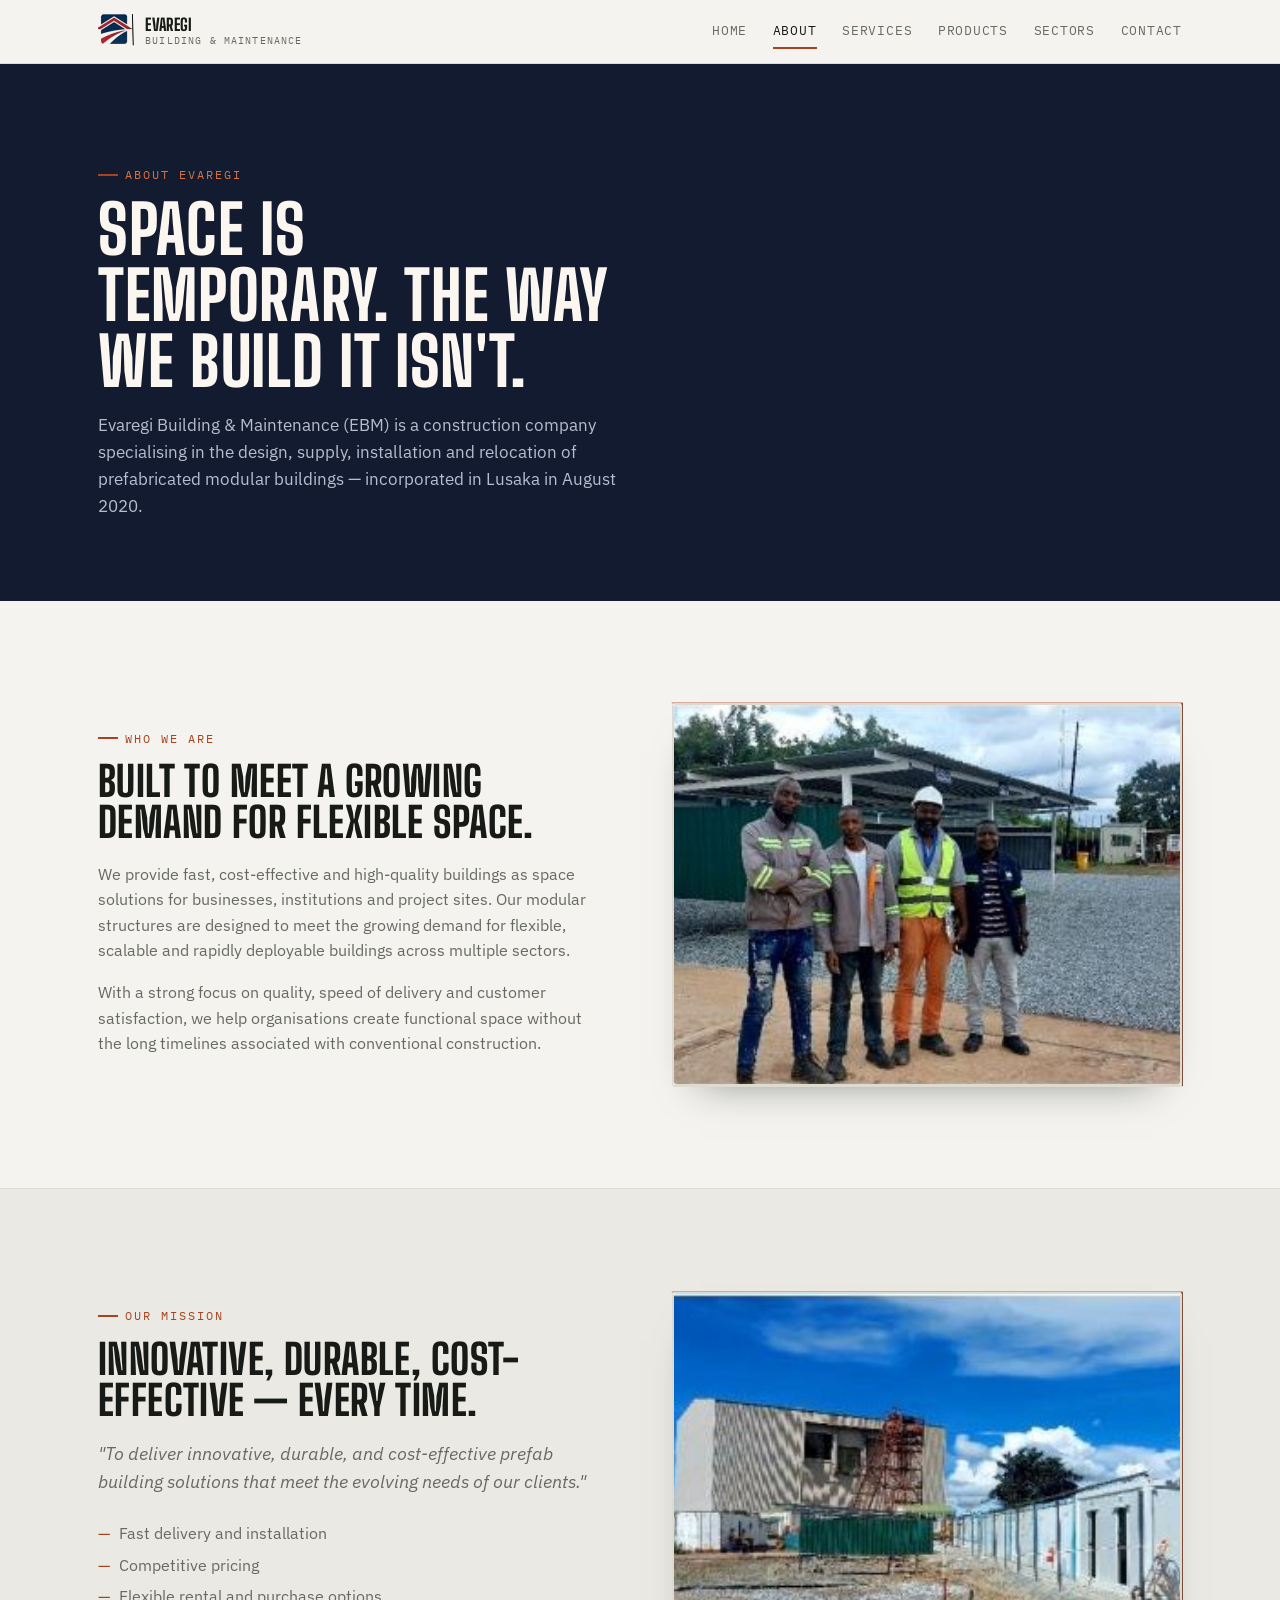
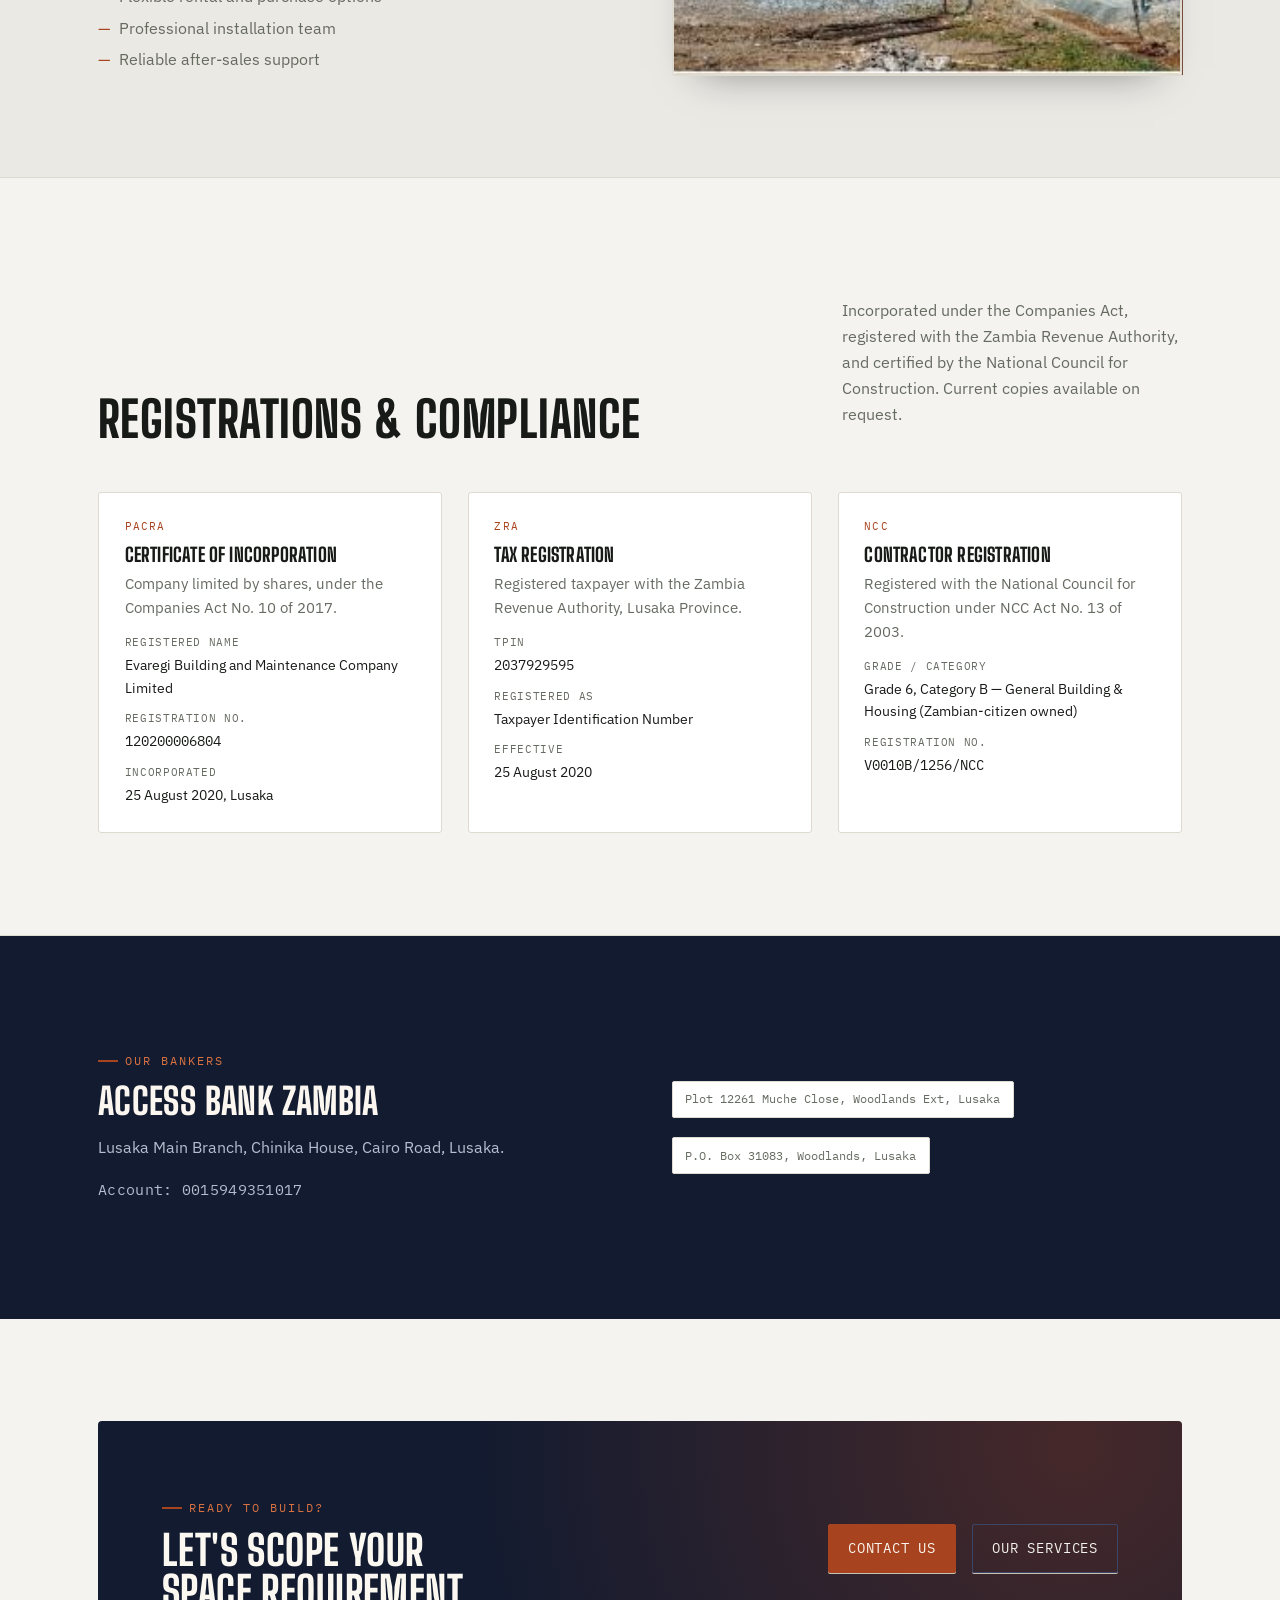
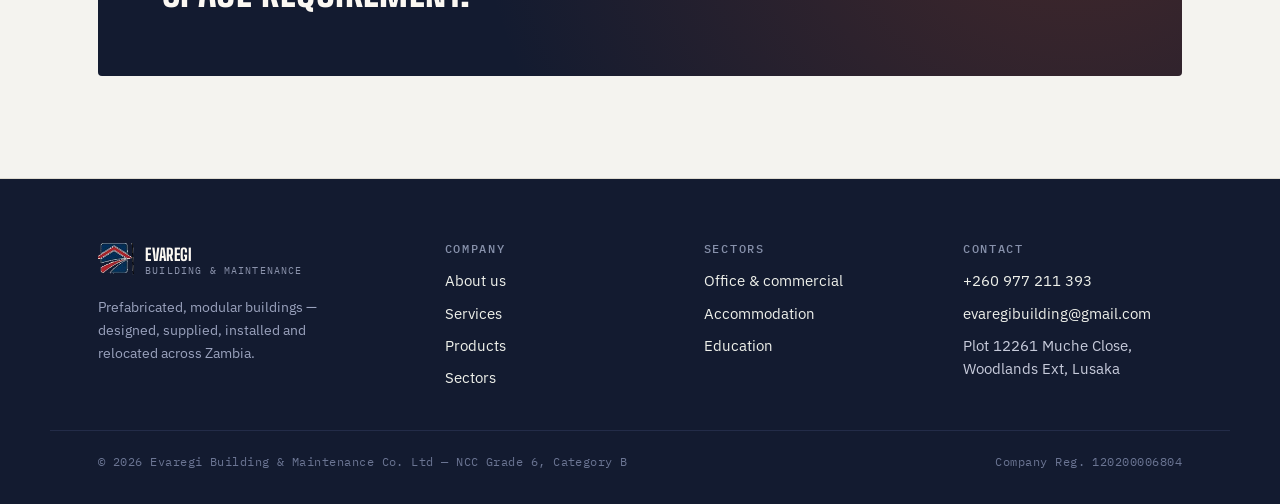
==== about.html @ 70c78bb2 "Add multi-page static site for Evaregi Building & Maintenance Six pages (home, about, services, prod" ====
<!doctype html>
<html lang="en">
<head>
<meta charset="utf-8">
<meta name="viewport" content="width=device-width, initial-scale=1">
<title>About Us — Evaregi Building &amp; Maintenance Co. Ltd</title>
<meta name="description" content="Evaregi Building & Maintenance Co. Ltd — who we are, our mission, and our legal, tax and NCC contractor registrations in Zambia.">
<link rel="icon" href="assets/img/logo-mark.png">
<link rel="stylesheet" href="assets/css/style.css">
</head>
<body>

<header class="site-header">
  <div class="wrap">
    <a href="index.html" class="brand">
      <img src="assets/img/logo-mark.png" alt="Evaregi Building &amp; Maintenance logo" width="36" height="36">
      <span class="brand-word">Evaregi<small>Building &amp; Maintenance</small></span>
    </a>
    <nav class="nav" data-nav>
      <a href="index.html">Home</a>
      <a href="about.html" aria-current="page">About</a>
      <a href="services.html">Services</a>
      <a href="products.html">Products</a>
      <a href="sectors.html">Sectors</a>
      <a href="contact.html">Contact</a>
    </nav>
    <button class="nav-toggle" data-nav-toggle aria-label="Toggle menu" aria-expanded="false">
      <svg width="18" height="14" viewBox="0 0 18 14" fill="none"><path d="M0 1H18M0 7H18M0 13H18" stroke="currentColor" stroke-width="2"/></svg>
    </button>
  </div>
</header>

<section class="section section--navy" style="padding-block: clamp(3rem,7vw,5.5rem) clamp(2.5rem,6vw,4rem);">
  <div class="wrap">
    <p class="eyebrow" style="color:var(--rust-400);">About Evaregi</p>
    <h1 style="font-size:clamp(2.4rem,5.6vw,4.2rem); margin-top:0.6rem; max-width:16ch;">Space is temporary. The way we build it isn't.</h1>
    <p class="lede" style="margin-top:1.1rem; max-width:52ch; font-size:1.05rem;">Evaregi Building &amp; Maintenance (EBM) is a construction company specialising in the design, supply, installation and relocation of prefabricated modular buildings — incorporated in Lusaka in August 2020.</p>
  </div>
</section>

<section class="section">
  <div class="wrap">
    <div class="split">
      <div class="reveal">
        <p class="eyebrow">Who we are</p>
        <h2 style="font-size:clamp(1.9rem,4vw,2.6rem); margin-top:0.6rem;">Built to meet a growing demand for flexible space.</h2>
        <p style="margin-top:1.2rem; color:var(--text-soft);">We provide fast, cost-effective and high-quality buildings as space solutions for businesses, institutions and project sites. Our modular structures are designed to meet the growing demand for flexible, scalable and rapidly deployable buildings across multiple sectors.</p>
        <p style="margin-top:1rem; color:var(--text-soft);">With a strong focus on quality, speed of delivery and customer satisfaction, we help organisations create functional space without the long timelines associated with conventional construction.</p>
      </div>
      <div class="split-media reveal">
        <div class="stage">
          <div class="module">
            <div class="module-top"></div><div class="module-side"></div>
            <div class="module-face">
              <img src="assets/img/crew-photo.jpg" alt="The Evaregi installation team on site in Lusaka">
            </div>
          </div>
        </div>
      </div>
    </div>
  </div>
</section>

<section class="section section--sunken">
  <div class="wrap">
    <div class="split split--reverse">
      <div class="split-media reveal">
        <div class="stage">
          <div class="module">
            <div class="module-top"></div><div class="module-side"></div>
            <div class="module-face">
              <img src="assets/img/build-progress.jpg" alt="Modular building under construction alongside completed units">
            </div>
          </div>
        </div>
      </div>
      <div class="reveal">
        <p class="eyebrow">Our mission</p>
        <h2 style="font-size:clamp(1.9rem,4vw,2.6rem); margin-top:0.6rem;">Innovative, durable, cost-effective — every time.</h2>
        <p style="margin-top:1.2rem; color:var(--text-soft); font-size:1.1rem; font-style:italic;">"To deliver innovative, durable, and cost-effective prefab building solutions that meet the evolving needs of our clients."</p>
        <ul class="card-list" style="margin-top:1.6rem; font-size:0.98rem;">
          <li>Fast delivery and installation</li>
          <li>Competitive pricing</li>
          <li>Flexible rental and purchase options</li>
          <li>Professional installation team</li>
          <li>Reliable after-sales support</li>
        </ul>
      </div>
    </div>
  </div>
</section>

<section class="section">
  <div class="wrap">
    <div class="section-head">
      <h2>Registrations &amp; compliance</h2>
      <p class="lede">Incorporated under the Companies Act, registered with the Zambia Revenue Authority, and certified by the National Council for Construction. Current copies available on request.</p>
    </div>
    <div class="legal-grid">
      <div class="legal-card reveal">
        <span class="card-tag">PACRA</span>
        <h3 style="font-size:1.2rem; margin-top:0.4rem;">Certificate of Incorporation</h3>
        <p style="color:var(--text-soft); font-size:0.92rem; margin-top:0.5rem;">Company limited by shares, under the Companies Act No. 10 of 2017.</p>
        <dl>
          <dt>Registered name</dt><dd>Evaregi Building and Maintenance Company Limited</dd>
          <dt>Registration no.</dt><dd style="font-family:var(--font-mono);">120200006804</dd>
          <dt>Incorporated</dt><dd>25 August 2020, Lusaka</dd>
        </dl>
      </div>
      <div class="legal-card reveal">
        <span class="card-tag">ZRA</span>
        <h3 style="font-size:1.2rem; margin-top:0.4rem;">Tax registration</h3>
        <p style="color:var(--text-soft); font-size:0.92rem; margin-top:0.5rem;">Registered taxpayer with the Zambia Revenue Authority, Lusaka Province.</p>
        <dl>
          <dt>TPIN</dt><dd style="font-family:var(--font-mono);">2037929595</dd>
          <dt>Registered as</dt><dd>Taxpayer Identification Number</dd>
          <dt>Effective</dt><dd>25 August 2020</dd>
        </dl>
      </div>
      <div class="legal-card reveal">
        <span class="card-tag">NCC</span>
        <h3 style="font-size:1.2rem; margin-top:0.4rem;">Contractor registration</h3>
        <p style="color:var(--text-soft); font-size:0.92rem; margin-top:0.5rem;">Registered with the National Council for Construction under NCC Act No. 13 of 2003.</p>
        <dl>
          <dt>Grade / category</dt><dd>Grade 6, Category B — General Building &amp; Housing (Zambian-citizen owned)</dd>
          <dt>Registration no.</dt><dd style="font-family:var(--font-mono);">V0010B/1256/NCC</dd>
        </dl>
      </div>
    </div>
  </div>
</section>

<section class="section section--navy">
  <div class="wrap reveal">
    <div class="split">
      <div>
        <p class="eyebrow" style="color:var(--rust-400);">Our bankers</p>
        <h2 style="font-size:clamp(1.7rem,3.6vw,2.3rem); margin-top:0.6rem;">Access Bank Zambia</h2>
        <p style="margin-top:1rem;">Lusaka Main Branch, Chinika House, Cairo Road, Lusaka.</p>
        <p style="margin-top:0.6rem; font-family:var(--font-mono); font-size:0.95rem; letter-spacing:0.02em;">Account: 0015949351017</p>
      </div>
      <div class="badge-row" style="align-content:start;">
        <div class="badge">Plot 12261 Muche Close, Woodlands Ext, Lusaka</div>
        <div class="badge">P.O. Box 31083, Woodlands, Lusaka</div>
      </div>
    </div>
  </div>
</section>

<section class="section">
  <div class="wrap reveal">
    <div class="cta-banner">
      <div>
        <p class="eyebrow" style="color:var(--rust-400);">Ready to build?</p>
        <h2 style="margin-top:0.6rem;">Let's scope your space requirement.</h2>
      </div>
      <div style="display:flex; gap:1rem; flex-wrap:wrap;">
        <a class="btn" href="contact.html">Contact us</a>
        <a class="btn btn--ghost" style="color:#f4f2ec; border-color:#3a4568;" href="services.html">Our services</a>
      </div>
    </div>
  </div>
</section>

<footer class="site-footer">
  <div class="wrap footer-grid">
    <div>
      <a href="index.html" class="brand" style="margin-bottom:1rem;">
        <img src="assets/img/logo-mark.png" alt="" width="32" height="32">
        <span class="brand-word" style="color:#fbf8f2;">Evaregi<small style="color:#8b93ac;">Building &amp; Maintenance</small></span>
      </a>
      <p style="max-width:32ch;color:#9aa2bd;font-size:0.9rem;">Prefabricated, modular buildings — designed, supplied, installed and relocated across Zambia.</p>
    </div>
    <div>
      <h4>Company</h4>
      <ul>
        <li><a href="about.html">About us</a></li>
        <li><a href="services.html">Services</a></li>
        <li><a href="products.html">Products</a></li>
        <li><a href="sectors.html">Sectors</a></li>
      </ul>
    </div>
    <div>
      <h4>Sectors</h4>
      <ul>
        <li><a href="sectors.html#office">Office &amp; commercial</a></li>
        <li><a href="sectors.html#accommodation">Accommodation</a></li>
        <li><a href="sectors.html#education">Education</a></li>
      </ul>
    </div>
    <div>
      <h4>Contact</h4>
      <ul>
        <li><a href="tel:+260977211393">+260 977 211 393</a></li>
        <li><a href="mailto:evaregibuilding@gmail.com">evaregibuilding@gmail.com</a></li>
        <li>Plot 12261 Muche Close,<br>Woodlands Ext, Lusaka</li>
      </ul>
    </div>
  </div>
  <div class="footer-bottom">
    <span>© <span data-year></span> Evaregi Building &amp; Maintenance Co. Ltd — NCC Grade 6, Category B</span>
    <span>Company Reg. 120200006804</span>
  </div>
</footer>

<script src="assets/js/main.js"></script>
</body>
</html>
---- assets/css/style.css ----
/* ==========================================================================
   Evaregi Building & Maintenance — design tokens & module-grid system
   ========================================================================== */

@import url('https://fonts.googleapis.com/css2?family=Big+Shoulders+Display:wght@600;700;800;900&family=IBM+Plex+Sans:wght@400;500;600;700&family=IBM+Plex+Mono:wght@400;500&display=swap');

:root{
  /* -- brand: logo navy + red, grounded by the laterite red earth on every
     site photo, trimmed with the sage panel-edge colour of the real units */
  --navy-950:#0d1220;
  --navy-900:#131b30;
  --navy-800:#1c2745;
  --navy-700:#2a3a63;
  --rust-600:#a8431f;
  --rust-500:#c05128;
  --rust-400:#d97240;
  --sage-500:#7c8a6e;
  --sage-400:#9aab86;

  --panel-0:#f4f3ef;
  --panel-50:#ebe9e3;
  --panel-100:#dedad0;
  --ink-900:#171a17;
  --ink-700:#3b3f3a;
  --ink-500:#666b62;

  /* semantic tokens — components read these, never the raw hues above */
  --bg:var(--panel-0);
  --bg-raised:#ffffff;
  --bg-sunken:var(--panel-50);
  --text:var(--ink-900);
  --text-soft:var(--ink-500);
  --text-on-accent:#fbf7f0;
  --accent:var(--rust-600);
  --accent-soft:#e9d9cd;
  --brand-navy:var(--navy-900);
  --line:var(--panel-100);
  --line-strong:#c7c1b3;
  --shadow-color:220 20% 10%;

  --face-top: color-mix(in srgb, var(--accent) 82%, white 18%);
  --face-side: color-mix(in srgb, var(--accent) 55%, black 45%);

  --font-display:'Big Shoulders Display', sans-serif;
  --font-body:'IBM Plex Sans', sans-serif;
  --font-mono:'IBM Plex Mono', monospace;

  --container: 1180px;
  --gutter: clamp(1.25rem, 4vw, 3rem);
}

@media (prefers-color-scheme: dark){
  :root{
    --bg:var(--navy-950);
    --bg-raised:var(--navy-900);
    --bg-sunken:#0a0e18;
    --text:#eef0ea;
    --text-soft:#9aa2ab;
    --text-on-accent:#fbf3ea;
    --accent:var(--rust-400);
    --accent-soft:#3a2c22;
    --brand-navy:#0a0e18;
    --line:var(--navy-800);
    --line-strong:#3a4568;
    --face-top: color-mix(in srgb, var(--accent) 78%, white 22%);
    --face-side: color-mix(in srgb, var(--accent) 60%, black 40%);
  }
}
:root[data-theme="dark"]{
  --bg:var(--navy-950);
  --bg-raised:var(--navy-900);
  --bg-sunken:#0a0e18;
  --text:#eef0ea;
  --text-soft:#9aa2ab;
  --text-on-accent:#fbf3ea;
  --accent:var(--rust-400);
  --accent-soft:#3a2c22;
  --brand-navy:#0a0e18;
  --line:var(--navy-800);
  --line-strong:#3a4568;
  --face-top: color-mix(in srgb, var(--accent) 78%, white 22%);
  --face-side: color-mix(in srgb, var(--accent) 60%, black 40%);
}
:root[data-theme="light"]{
  --bg:var(--panel-0);
  --bg-raised:#ffffff;
  --bg-sunken:var(--panel-50);
  --text:var(--ink-900);
  --text-soft:var(--ink-500);
  --text-on-accent:#fbf7f0;
  --accent:var(--rust-600);
  --accent-soft:#e9d9cd;
  --brand-navy:var(--navy-900);
  --line:var(--panel-100);
  --line-strong:#c7c1b3;
  --face-top: color-mix(in srgb, var(--accent) 82%, white 18%);
  --face-side: color-mix(in srgb, var(--accent) 55%, black 45%);
}

*,*::before,*::after{ box-sizing:border-box; }
html{ scroll-behavior:smooth; }
@media (prefers-reduced-motion: reduce){
  html{ scroll-behavior:auto; }
  *,*::before,*::after{ animation-duration:0.001ms !important; animation-iteration-count:1 !important; transition-duration:0.001ms !important; scroll-behavior:auto !important; }
}

body{
  margin:0;
  background:var(--bg);
  color:var(--text);
  font-family:var(--font-body);
  font-size:16px;
  line-height:1.6;
  -webkit-font-smoothing:antialiased;
  overflow-x:hidden;
}

img{ max-width:100%; display:block; }
a{ color:inherit; }

h1,h2,h3,h4{
  font-family:var(--font-display);
  font-weight:800;
  text-transform:uppercase;
  letter-spacing:0.01em;
  line-height:0.98;
  margin:0;
  text-wrap:balance;
  color:var(--text);
}

.eyebrow{
  font-family:var(--font-mono);
  font-size:0.78rem;
  letter-spacing:0.16em;
  text-transform:uppercase;
  color:var(--accent);
  display:flex;
  align-items:center;
  gap:0.6em;
}
.eyebrow::before{
  content:"";
  width:1.6em;
  height:2px;
  background:var(--accent);
  display:inline-block;
}

.wrap{
  max-width:var(--container);
  margin-inline:auto;
  padding-inline:var(--gutter);
}

.section{
  padding-block: clamp(3.5rem, 8vw, 7rem);
  border-bottom:1px solid var(--line);
}
.section--sunken{ background:var(--bg-sunken); }
.section--navy{ background:var(--brand-navy); color:#eef0ea; border-bottom:none; }
.section--navy .text-soft,
.section--navy p{ color:#b7bdd0; }
.section--navy h1,.section--navy h2,.section--navy h3{ color:#fbf7f0; }

.text-soft{ color:var(--text-soft); }

.btn{
  display:inline-flex;
  align-items:center;
  gap:0.6em;
  font-family:var(--font-mono);
  font-size:0.85rem;
  letter-spacing:0.06em;
  text-transform:uppercase;
  text-decoration:none;
  padding:0.9em 1.4em;
  border-radius:2px;
  border:1px solid var(--accent);
  color:var(--text-on-accent);
  background:var(--accent);
  cursor:pointer;
  transition:transform 0.25s ease, box-shadow 0.25s ease, background 0.25s ease;
  box-shadow:0 1px 0 var(--line-strong);
}
.btn:hover{ transform:translateY(-2px); box-shadow:0 10px 24px -12px hsl(var(--shadow-color) / 0.6); }
.btn:focus-visible{ outline:3px solid var(--accent); outline-offset:3px; }
.btn--ghost{
  background:transparent;
  color:var(--text);
  border-color:var(--line-strong);
}
.btn--ghost:hover{ border-color:var(--accent); color:var(--accent); }

/* ---- header / nav --------------------------------------------------- */
.site-header{
  position:sticky;
  top:0;
  z-index:50;
  /* no backdrop-filter here: filter/backdrop-filter makes an element the
     containing block for position:fixed descendants, which collapses the
     mobile nav overlay (fixed, inset from this header) to the header's own
     height instead of the viewport */
  background:color-mix(in srgb, var(--bg) 96%, transparent);
  border-bottom:1px solid var(--line);
}
.site-header .wrap{
  display:flex;
  align-items:center;
  justify-content:space-between;
  padding-block:0.85rem;
}
.brand{
  display:flex;
  align-items:center;
  gap:0.7rem;
  text-decoration:none;
  color:var(--text);
}
.brand img{ width:36px; height:36px; }
.brand-word{
  font-family:var(--font-display);
  font-weight:800;
  font-size:1.05rem;
  letter-spacing:0.02em;
  line-height:1;
  text-transform:uppercase;
}
.brand-word small{
  display:block;
  font-family:var(--font-mono);
  font-weight:400;
  font-size:0.6rem;
  letter-spacing:0.12em;
  color:var(--text-soft);
  text-transform:uppercase;
  margin-top:0.25em;
}

.nav{
  display:flex;
  align-items:center;
  gap:clamp(1rem,2vw,2rem);
}
.nav a{
  font-family:var(--font-mono);
  font-size:0.8rem;
  letter-spacing:0.06em;
  text-transform:uppercase;
  text-decoration:none;
  color:var(--text-soft);
  position:relative;
  padding-block:0.3rem;
}
.nav a::after{
  content:"";
  position:absolute;
  left:0; right:0; bottom:-2px;
  height:2px;
  background:var(--accent);
  transform:scaleX(0);
  transform-origin:left;
  transition:transform 0.25s ease;
}
.nav a:hover,.nav a[aria-current="page"]{ color:var(--text); }
.nav a:hover::after,.nav a[aria-current="page"]::after{ transform:scaleX(1); }

.nav-toggle{
  display:none;
  background:none;
  border:1px solid var(--line-strong);
  color:var(--text);
  width:42px; height:42px;
  align-items:center;
  justify-content:center;
  cursor:pointer;
}

@media (max-width: 860px){
  .nav-toggle{ display:flex; }
  .nav{
    position:fixed;
    inset:64px 0 0 0;
    background:var(--bg);
    flex-direction:column;
    align-items:flex-start;
    padding:2rem var(--gutter);
    gap:1.4rem;
    transform:translateY(-8px);
    opacity:0;
    pointer-events:none;
    transition:opacity 0.2s ease, transform 0.2s ease;
  }
  .nav[data-open="true"]{ opacity:1; transform:translateY(0); pointer-events:auto; }
  .nav a{ font-size:1.1rem; }
}

/* ---- footer ----------------------------------------------------------- */
.site-footer{
  background:var(--brand-navy);
  color:#c7cbdb;
  padding-block:clamp(2.5rem,6vw,4rem) 2rem;
}
.site-footer a{ text-decoration:none; color:#eef0ea; }
.footer-grid{
  display:grid;
  grid-template-columns:1.4fr 1fr 1fr 1fr;
  gap:2.5rem;
}
@media (max-width:760px){ .footer-grid{ grid-template-columns:1fr 1fr; } }
.footer-grid h4{
  font-family:var(--font-mono);
  font-size:0.75rem;
  letter-spacing:0.14em;
  color:#8791ab;
  text-transform:uppercase;
  margin-bottom:0.9rem;
  font-weight:500;
}
.footer-grid ul{ list-style:none; margin:0; padding:0; display:flex; flex-direction:column; gap:0.55rem; font-size:0.92rem; }
.footer-bottom{
  max-width:var(--container);
  margin:2.5rem auto 0;
  padding:1.4rem var(--gutter) 0;
  border-top:1px solid #232c48;
  display:flex;
  justify-content:space-between;
  flex-wrap:wrap;
  gap:0.6rem;
  font-family:var(--font-mono);
  font-size:0.72rem;
  letter-spacing:0.04em;
  color:#6b7593;
}

/* ==========================================================================
   The Module Grid — 3D component system
   every card is rendered as a literal extruded box: front face (content),
   top face + side face (accent), so the UI reads like the stacked 3x6
   steel units the company actually builds.
   ========================================================================== */

.stage{ perspective:1600px; }

.module{
  position:relative;
  transform-style:preserve-3d;
  --tilt-x:0deg;
  --tilt-y:0deg;
  --lift:0px;
  transform:
    translateY(var(--lift))
    rotateX(var(--tilt-x))
    rotateY(var(--tilt-y));
  transition:transform 0.5s cubic-bezier(.2,.8,.2,1);
}
.module:hover{ --lift:-6px; transition:transform 0.15s ease-out; }

.module-face{
  position:relative;
  background:var(--bg-raised);
  border:1px solid var(--line);
  border-radius:3px;
  overflow:hidden;
  box-shadow:0 1px 0 var(--line), 0 22px 40px -28px hsl(var(--shadow-color)/0.55);
}

/* the "top" and "side" panels give the card its extruded, container-like
   depth — thin slivers rotated into 3D space at the card's edges */
.module-top,.module-side{
  position:absolute;
  background:var(--face-top);
}
.module-top{
  top:0; left:0; right:0; height:10px;
  transform-origin:top;
  transform:rotateX(90deg) translateY(-5px);
}
.module-side{
  top:0; right:0; bottom:0; width:10px;
  background:var(--face-side);
  transform-origin:right;
  transform:rotateY(-90deg) translateX(5px);
}

.card{
  display:flex;
  flex-direction:column;
  height:100%;
}
.card-media{
  aspect-ratio:4/3;
  overflow:hidden;
  background:var(--bg-sunken);
}
.card-media img{ width:100%; height:100%; object-fit:cover; transition:transform 0.6s ease; }
.module:hover .card-media img{ transform:scale(1.06); }
.card-body{ padding:1.4rem 1.5rem 1.6rem; display:flex; flex-direction:column; gap:0.6rem; flex:1; }
.card-tag{
  font-family:var(--font-mono);
  font-size:0.7rem;
  letter-spacing:0.1em;
  text-transform:uppercase;
  color:var(--accent);
}
.card-body h3{ font-size:1.35rem; }
.card-body p{ margin:0; color:var(--text-soft); font-size:0.95rem; }
.card-list{ list-style:none; margin:0.3rem 0 0; padding:0; display:flex; flex-direction:column; gap:0.4rem; font-size:0.88rem; color:var(--text-soft); }
.card-list li{ display:flex; gap:0.6em; }
.card-list li::before{ content:"—"; color:var(--accent); flex:none; }

/* grid layouts built from the module unit ------------------------------- */
.grid{
  display:grid;
  gap:clamp(1.1rem,2.4vw,1.9rem);
}
.grid--3{ grid-template-columns:repeat(3,1fr); }
.grid--2{ grid-template-columns:repeat(2,1fr); }
.grid--4{ grid-template-columns:repeat(4,1fr); }
@media (max-width:920px){ .grid--3,.grid--4{ grid-template-columns:repeat(2,1fr); } }
@media (max-width:620px){ .grid--3,.grid--4,.grid--2{ grid-template-columns:1fr; } }

/* dimension rule — an architectural-drawing style divider used between
   stacked sections; the numbers are real spec figures, not decoration */
.dim-rule{
  display:flex;
  align-items:center;
  gap:0.8rem;
  font-family:var(--font-mono);
  font-size:0.72rem;
  letter-spacing:0.08em;
  color:var(--text-soft);
  margin-block:0.5rem 2.4rem;
}
.dim-rule::before,.dim-rule::after{ content:""; flex:1; height:1px; background:var(--line-strong); }

/* section heading pattern ------------------------------------------------ */
.section-head{
  display:flex;
  justify-content:space-between;
  align-items:flex-end;
  gap:2rem;
  margin-bottom:clamp(2rem,4vw,3rem);
  flex-wrap:wrap;
}
.section-head h2{ font-size:clamp(2rem,4.4vw,3.1rem); }
.section-head .lede{ max-width:34ch; color:var(--text-soft); font-size:1.02rem; }

/* reveal-on-scroll -------------------------------------------------------- */
.reveal{ opacity:0; transform:translateY(28px); transition:opacity 0.7s ease, transform 0.7s ease; }
.reveal.is-visible{ opacity:1; transform:none; }

/* ==========================================================================
   Hero — isometric stacked-module scene
   ========================================================================== */
.hero{
  position:relative;
  background:var(--brand-navy);
  color:#f4f2ec;
  overflow:hidden;
  padding-top: clamp(3rem, 8vw, 5rem);
}
.hero::before{
  content:"";
  position:absolute; inset:0;
  background:
    radial-gradient(circle at 82% 18%, color-mix(in srgb, var(--accent) 38%, transparent) 0%, transparent 55%),
    linear-gradient(180deg, var(--navy-950) 0%, var(--navy-900) 60%, var(--brand-navy) 100%);
  z-index:0;
}
.hero-grid-lines{
  position:absolute; inset:0; z-index:0; opacity:0.35;
  background-image:
    linear-gradient(color-mix(in srgb, #ffffff 10%, transparent) 1px, transparent 1px),
    linear-gradient(90deg, color-mix(in srgb, #ffffff 10%, transparent) 1px, transparent 1px);
  background-size:64px 64px;
  mask-image:linear-gradient(180deg, transparent, black 30%, black 70%, transparent);
}
.hero .wrap{ position:relative; z-index:2; }
.hero-inner{
  display:grid;
  grid-template-columns:1.05fr 0.95fr;
  gap:clamp(2rem,5vw,4rem);
  align-items:center;
  padding-bottom:clamp(3rem,7vw,5rem);
}
@media (max-width:960px){ .hero-inner{ grid-template-columns:1fr; } }

.hero h1{
  font-size:clamp(2.7rem, 6.6vw, 5.1rem);
  color:#fbf8f2;
}
.hero h1 em{
  font-style:normal;
  color:var(--accent);
}
.hero p.lede{
  font-size:1.15rem;
  max-width:46ch;
  color:#c3c9dc;
  margin-top:1.1rem;
}
.hero-actions{ display:flex; gap:1rem; margin-top:2.2rem; flex-wrap:wrap; }
.hero-meta{
  display:flex;
  gap:clamp(1.4rem,3vw,2.6rem);
  margin-top:3rem;
  flex-wrap:wrap;
}
.hero-meta div{ font-family:var(--font-mono); }
.hero-meta strong{
  display:block;
  font-family:var(--font-display);
  font-size:2rem;
  color:#fbf8f2;
  font-weight:800;
}
.hero-meta span{ font-size:0.72rem; letter-spacing:0.1em; text-transform:uppercase; color:#8b93ac; }

/* the isometric stack ---------------------------------------------------- */
.iso-stage{
  perspective:1400px;
  height:clamp(320px, 42vw, 480px);
  display:flex;
  align-items:center;
  justify-content:center;
}
.iso-scene{
  position:relative;
  width:min(420px, 80%);
  height:100%;
  transform-style:preserve-3d;
  transform: rotateX(52deg) rotateZ(-38deg);
  transition:transform 0.2s ease-out;
}
.iso-unit{
  position:absolute;
  width:150px;
  height:96px;
  transform-style:preserve-3d;
  left:50%;
  top:50%;
}
.iso-unit .face{
  position:absolute;
  inset:0;
  border:1px solid color-mix(in srgb, #fff 22%, transparent);
}
.iso-unit .face--top{
  background:linear-gradient(135deg, #eef0ea, #cfd3c7);
  transform:translateZ(28px);
}
.iso-unit .face--front{
  background:linear-gradient(180deg, var(--rust-500), var(--rust-600));
  height:28px;
  top:auto; bottom:0;
  transform:rotateX(-90deg) translateZ(0px) translateY(14px);
  transform-origin:bottom;
}
.iso-unit .face--side{
  background:color-mix(in srgb, var(--navy-700) 70%, black 30%);
  width:28px;
  right:0; left:auto;
  transform:rotateY(90deg) translateZ(0px) translateX(14px);
  transform-origin:right;
}
.iso-unit[data-u="1"]{ transform:translate3d(-150px,-48px,0); }
.iso-unit[data-u="2"]{ transform:translate3d(0px,-48px,0); }
.iso-unit[data-u="3"]{ transform:translate3d(-75px,10px,56px); }
.iso-unit[data-u="4"]{ transform:translate3d(75px,10px,56px); }
.iso-unit[data-u="5"]{ transform:translate3d(0px,-38px,112px); }
.iso-unit[data-u="6"]{ transform:translate3d(-75px,-96px,56px); }

.iso-caption{
  position:absolute;
  bottom:0; left:0; right:0;
  text-align:center;
  font-family:var(--font-mono);
  font-size:0.7rem;
  letter-spacing:0.1em;
  color:#8b93ac;
  text-transform:uppercase;
}

/* ==========================================================================
   Sector tabs (used on sectors.html)
   ========================================================================== */
.tabs{ display:flex; gap:0.5rem; flex-wrap:wrap; margin-bottom:2.6rem; }
.tab-btn{
  font-family:var(--font-mono);
  font-size:0.78rem;
  letter-spacing:0.06em;
  text-transform:uppercase;
  background:transparent;
  border:1px solid var(--line-strong);
  color:var(--text-soft);
  padding:0.7em 1.2em;
  cursor:pointer;
  border-radius:2px;
  transition:all 0.2s ease;
}
.tab-btn[aria-selected="true"]{ background:var(--accent); border-color:var(--accent); color:var(--text-on-accent); }
.tab-panel{ display:none; }
.tab-panel[data-active="true"]{ display:block; }

/* ---- misc utility blocks ------------------------------------------------ */
.badge-row{ display:flex; gap:1.2rem; flex-wrap:wrap; }
.badge{
  display:flex; align-items:center; gap:0.6rem;
  font-family:var(--font-mono); font-size:0.78rem; color:var(--text-soft);
  border:1px solid var(--line); padding:0.6em 1em; border-radius:2px;
  background:var(--bg-raised);
}
.badge strong{ color:var(--text); font-weight:600; }

.stat-strip{
  display:grid;
  grid-template-columns:repeat(4,1fr);
  border:1px solid var(--line);
  border-radius:3px;
  overflow:hidden;
}
.stat-strip div{ padding:1.6rem 1.4rem; border-right:1px solid var(--line); }
.stat-strip div:last-child{ border-right:none; }
.stat-strip strong{ display:block; font-family:var(--font-display); font-size:2.1rem; color:var(--accent); }
.stat-strip span{ font-family:var(--font-mono); font-size:0.72rem; letter-spacing:0.06em; text-transform:uppercase; color:var(--text-soft); }
@media (max-width:760px){ .stat-strip{ grid-template-columns:repeat(2,1fr); } .stat-strip div{ border-bottom:1px solid var(--line); } }

.split{
  display:grid;
  grid-template-columns:1fr 1fr;
  gap:clamp(2rem,5vw,4rem);
  align-items:center;
}
@media (max-width:860px){ .split{ grid-template-columns:1fr; } }
.split.split--reverse .split-media{ order:2; }

.split-media{
  position:relative;
  transform-style:preserve-3d;
}
.split-media img{ border-radius:3px; border:1px solid var(--line); }

/* plain (non-card) module images should always fill their box, never sit
   at native resolution and leave a gap when the source photo is narrower
   than the rendered column */
.module-face > img{ width:100%; height:100%; object-fit:cover; display:block; aspect-ratio:4/3; }

.cta-banner{
  background:var(--brand-navy);
  color:#f4f2ec;
  border-radius:4px;
  padding:clamp(2.4rem,6vw,4rem);
  display:flex;
  justify-content:space-between;
  align-items:center;
  gap:2rem;
  flex-wrap:wrap;
  position:relative;
  overflow:hidden;
}
.cta-banner::after{
  content:"";
  position:absolute; inset:0;
  background:radial-gradient(circle at 90% 10%, color-mix(in srgb, var(--accent) 34%, transparent), transparent 60%);
}
.cta-banner > *{ position:relative; z-index:1; }
.cta-banner h2{ font-size:clamp(1.8rem,4vw,2.6rem); color:#fbf8f2; max-width:16ch; }

.legal-grid{ display:grid; grid-template-columns:repeat(3,1fr); gap:1.6rem; }
@media (max-width:760px){ .legal-grid{ grid-template-columns:1fr; } }
.legal-card{
  border:1px solid var(--line);
  background:var(--bg-raised);
  border-radius:3px;
  padding:1.6rem;
}
.legal-card .card-tag{ margin-bottom:0.6rem; display:block; }
.legal-card dl{ margin:0.8rem 0 0; font-size:0.88rem; }
.legal-card dt{ font-family:var(--font-mono); font-size:0.68rem; letter-spacing:0.06em; text-transform:uppercase; color:var(--text-soft); margin-top:0.7rem; }
.legal-card dd{ margin:0.15rem 0 0; }

table.spec-table{ width:100%; border-collapse:collapse; font-size:0.94rem; }
table.spec-table th,table.spec-table td{ text-align:left; padding:0.85rem 1rem; border-bottom:1px solid var(--line); }
table.spec-table th{ font-family:var(--font-mono); font-size:0.7rem; letter-spacing:0.08em; text-transform:uppercase; color:var(--text-soft); font-weight:500; }
table.spec-table td:first-child, table.spec-table th:first-child{ padding-left:0; }
.table-wrap{ overflow-x:auto; }
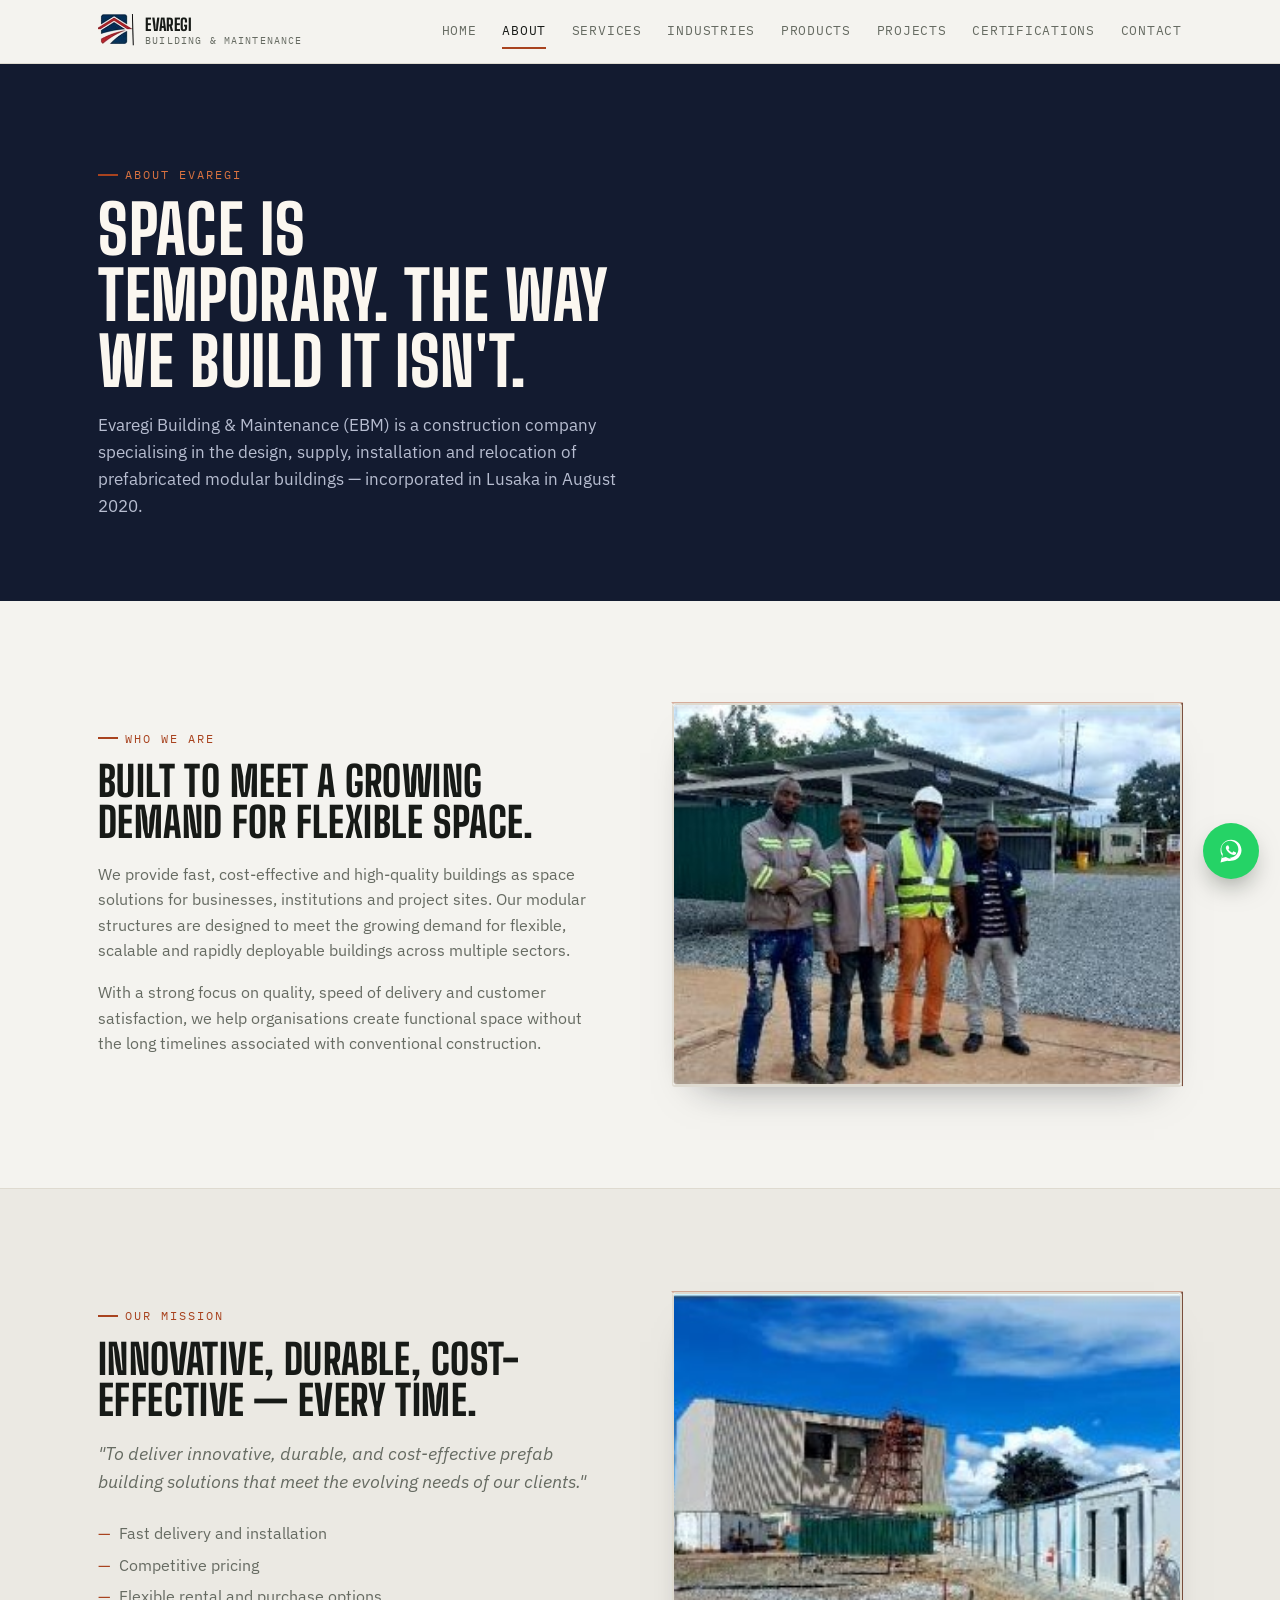
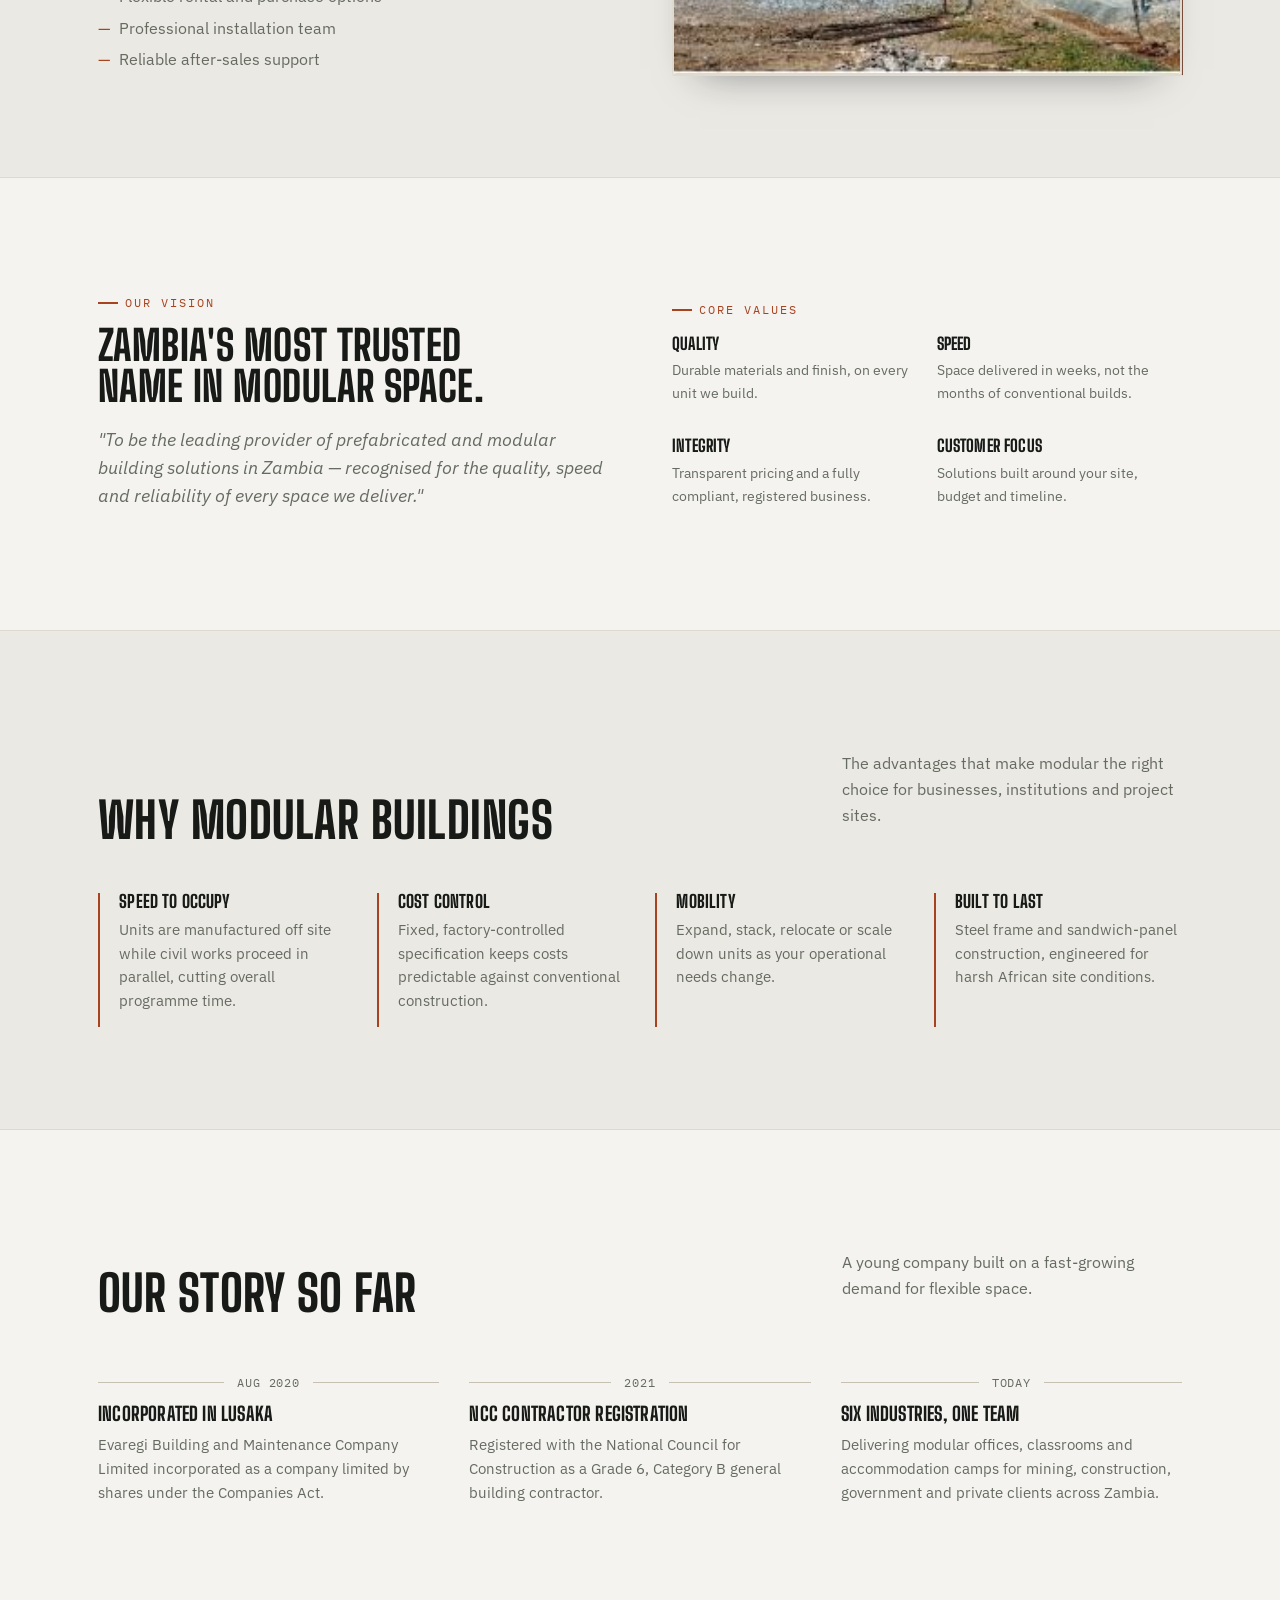
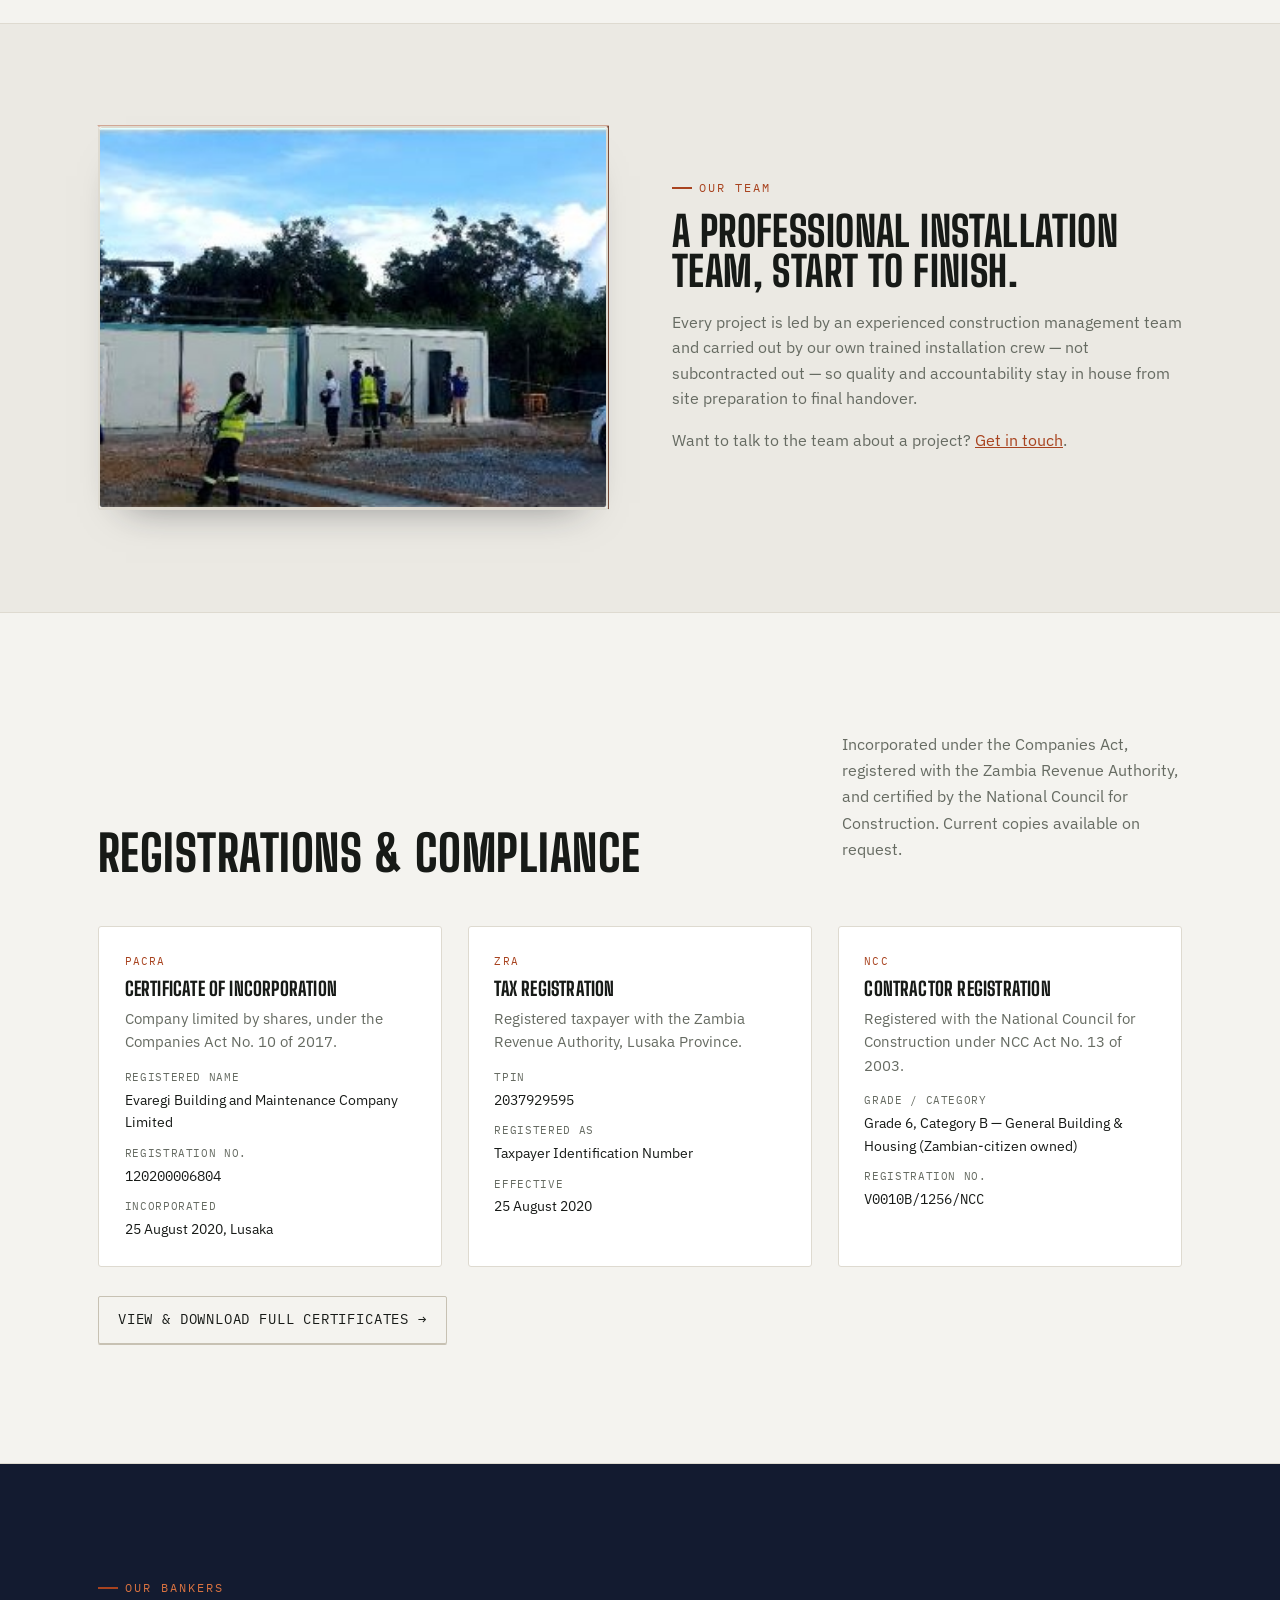
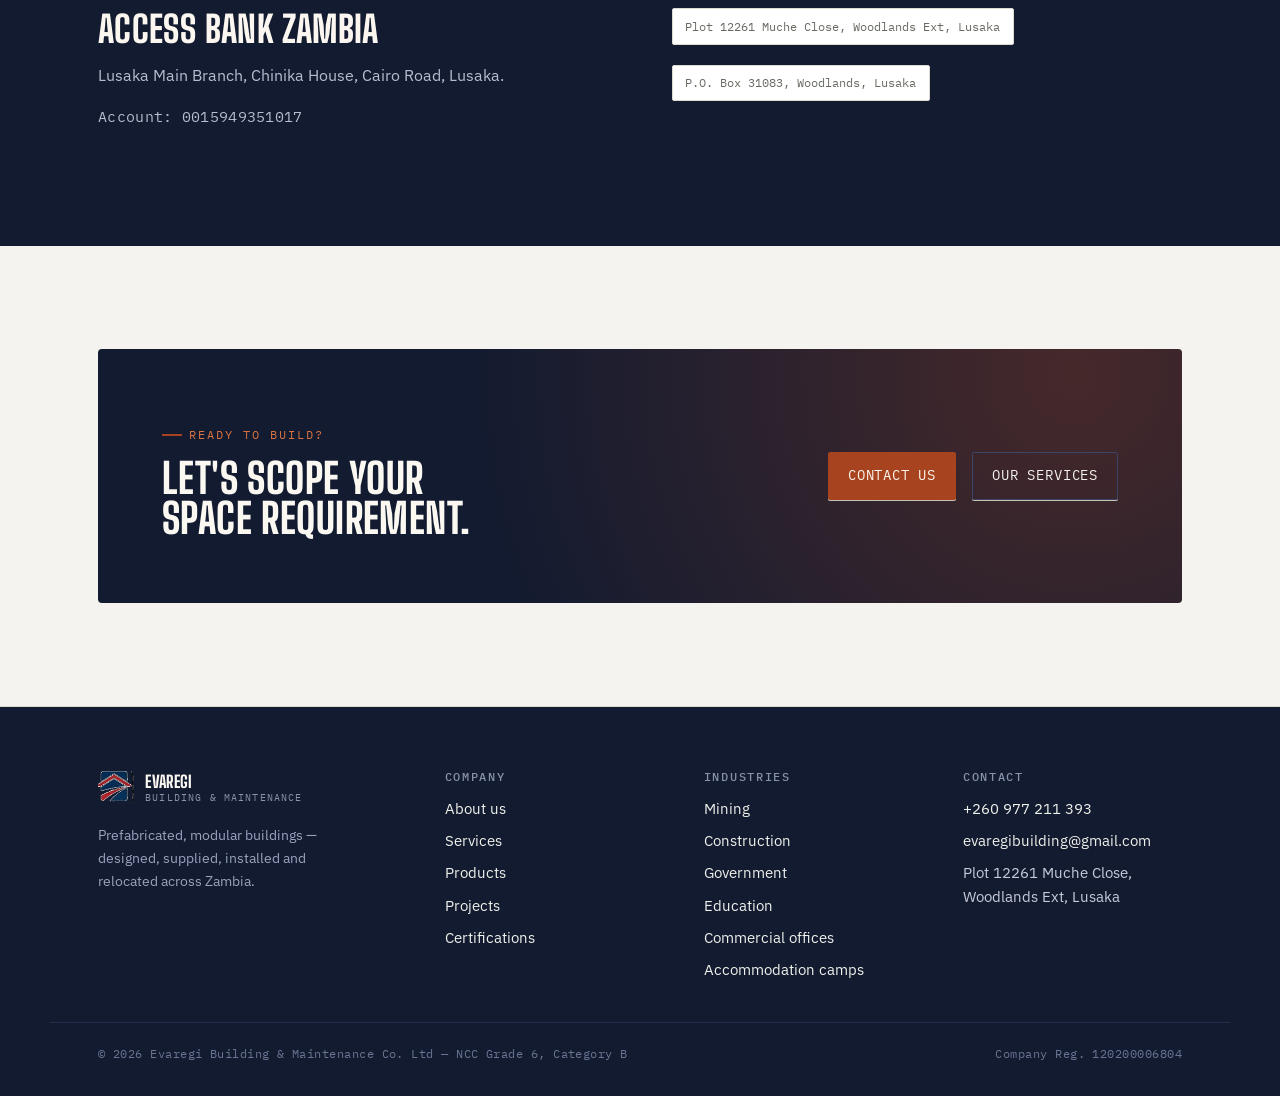
==== commit c7b6c7e7: "Expand site to full spec: industries, projects, certifications - Rename Sectors to Industries and ad" ====
--- a/about.html
+++ b/about.html
@@ -20,8 +20,10 @@
       <a href="index.html">Home</a>
       <a href="about.html" aria-current="page">About</a>
       <a href="services.html">Services</a>
+      <a href="industries.html">Industries</a>
       <a href="products.html">Products</a>
-      <a href="sectors.html">Sectors</a>
+      <a href="projects.html">Projects</a>
+      <a href="certifications.html">Certifications</a>
       <a href="contact.html">Contact</a>
     </nav>
     <button class="nav-toggle" data-nav-toggle aria-label="Toggle menu" aria-expanded="false">
@@ -92,6 +94,103 @@
 
 <section class="section">
   <div class="wrap">
+    <div class="split">
+      <div class="reveal">
+        <p class="eyebrow">Our vision</p>
+        <h2 style="font-size:clamp(1.9rem,4vw,2.6rem); margin-top:0.6rem;">Zambia's most trusted name in modular space.</h2>
+        <p style="margin-top:1.2rem; color:var(--text-soft); font-size:1.1rem; font-style:italic;">"To be the leading provider of prefabricated and modular building solutions in Zambia — recognised for the quality, speed and reliability of every space we deliver."</p>
+      </div>
+      <div class="reveal">
+        <p class="eyebrow">Core values</p>
+        <div class="grid grid--2" style="margin-top:1rem; grid-template-columns:1fr 1fr; gap:1.2rem;">
+          <div><h3 style="font-size:1.05rem;">Quality</h3><p style="margin-top:0.4rem; color:var(--text-soft); font-size:0.9rem;">Durable materials and finish, on every unit we build.</p></div>
+          <div><h3 style="font-size:1.05rem;">Speed</h3><p style="margin-top:0.4rem; color:var(--text-soft); font-size:0.9rem;">Space delivered in weeks, not the months of conventional builds.</p></div>
+          <div><h3 style="font-size:1.05rem;">Integrity</h3><p style="margin-top:0.4rem; color:var(--text-soft); font-size:0.9rem;">Transparent pricing and a fully compliant, registered business.</p></div>
+          <div><h3 style="font-size:1.05rem;">Customer focus</h3><p style="margin-top:0.4rem; color:var(--text-soft); font-size:0.9rem;">Solutions built around your site, budget and timeline.</p></div>
+        </div>
+      </div>
+    </div>
+  </div>
+</section>
+
+<section class="section section--sunken">
+  <div class="wrap">
+    <div class="section-head">
+      <h2>Why modular buildings</h2>
+      <p class="lede">The advantages that make modular the right choice for businesses, institutions and project sites.</p>
+    </div>
+    <div class="grid grid--4">
+      <div class="reveal" style="border-left:2px solid var(--accent); padding-left:1.2rem;">
+        <h3 style="font-size:1.1rem;">Speed to occupy</h3>
+        <p style="margin-top:0.5rem; color:var(--text-soft); font-size:0.92rem;">Units are manufactured off site while civil works proceed in parallel, cutting overall programme time.</p>
+      </div>
+      <div class="reveal" style="border-left:2px solid var(--accent); padding-left:1.2rem;">
+        <h3 style="font-size:1.1rem;">Cost control</h3>
+        <p style="margin-top:0.5rem; color:var(--text-soft); font-size:0.92rem;">Fixed, factory-controlled specification keeps costs predictable against conventional construction.</p>
+      </div>
+      <div class="reveal" style="border-left:2px solid var(--accent); padding-left:1.2rem;">
+        <h3 style="font-size:1.1rem;">Mobility</h3>
+        <p style="margin-top:0.5rem; color:var(--text-soft); font-size:0.92rem;">Expand, stack, relocate or scale down units as your operational needs change.</p>
+      </div>
+      <div class="reveal" style="border-left:2px solid var(--accent); padding-left:1.2rem;">
+        <h3 style="font-size:1.1rem;">Built to last</h3>
+        <p style="margin-top:0.5rem; color:var(--text-soft); font-size:0.92rem;">Steel frame and sandwich-panel construction, engineered for harsh African site conditions.</p>
+      </div>
+    </div>
+  </div>
+</section>
+
+<section class="section">
+  <div class="wrap">
+    <div class="section-head">
+      <h2>Our story so far</h2>
+      <p class="lede">A young company built on a fast-growing demand for flexible space.</p>
+    </div>
+    <div class="grid grid--3">
+      <div class="reveal">
+        <div class="dim-rule" style="margin-bottom:0.8rem;">AUG 2020</div>
+        <h3 style="font-size:1.2rem;">Incorporated in Lusaka</h3>
+        <p style="margin-top:0.6rem; color:var(--text-soft); font-size:0.94rem;">Evaregi Building and Maintenance Company Limited incorporated as a company limited by shares under the Companies Act.</p>
+      </div>
+      <div class="reveal">
+        <div class="dim-rule" style="margin-bottom:0.8rem;">2021</div>
+        <h3 style="font-size:1.2rem;">NCC contractor registration</h3>
+        <p style="margin-top:0.6rem; color:var(--text-soft); font-size:0.94rem;">Registered with the National Council for Construction as a Grade 6, Category B general building contractor.</p>
+      </div>
+      <div class="reveal">
+        <div class="dim-rule" style="margin-bottom:0.8rem;">TODAY</div>
+        <h3 style="font-size:1.2rem;">Six industries, one team</h3>
+        <p style="margin-top:0.6rem; color:var(--text-soft); font-size:0.94rem;">Delivering modular offices, classrooms and accommodation camps for mining, construction, government and private clients across Zambia.</p>
+      </div>
+    </div>
+  </div>
+</section>
+
+<section class="section section--sunken">
+  <div class="wrap">
+    <div class="split">
+      <div class="split-media reveal">
+        <div class="stage">
+          <div class="module">
+            <div class="module-top"></div><div class="module-side"></div>
+            <div class="module-face">
+              <img src="assets/img/crew-install.jpg" alt="Evaregi installation crew assembling and positioning modular units on site">
+            </div>
+          </div>
+        </div>
+      </div>
+      <div class="reveal">
+        <p class="eyebrow">Our team</p>
+        <h2 style="font-size:clamp(1.9rem,4vw,2.6rem); margin-top:0.6rem;">A professional installation team, start to finish.</h2>
+        <p style="margin-top:1.1rem; color:var(--text-soft);">Every project is led by an experienced construction management team and carried out by our own trained installation crew — not subcontracted out — so quality and accountability stay in house from site preparation to final handover.</p>
+        <p style="margin-top:1rem; color:var(--text-soft);">Want to talk to the team about a project? <a href="contact.html" style="color:var(--accent);">Get in touch</a>.</p>
+      </div>
+    </div>
+  </div>
+</section>
+
+<section class="section">
+  <div class="wrap">
     <div class="section-head">
       <h2>Registrations &amp; compliance</h2>
       <p class="lede">Incorporated under the Companies Act, registered with the Zambia Revenue Authority, and certified by the National Council for Construction. Current copies available on request.</p>
@@ -127,6 +226,7 @@
         </dl>
       </div>
     </div>
+    <p style="margin-top:1.8rem;"><a class="btn btn--ghost" href="certifications.html">View &amp; download full certificates →</a></p>
   </div>
 </section>
 
@@ -177,15 +277,19 @@
         <li><a href="about.html">About us</a></li>
         <li><a href="services.html">Services</a></li>
         <li><a href="products.html">Products</a></li>
-        <li><a href="sectors.html">Sectors</a></li>
+        <li><a href="projects.html">Projects</a></li>
+        <li><a href="certifications.html">Certifications</a></li>
       </ul>
     </div>
     <div>
-      <h4>Sectors</h4>
+      <h4>Industries</h4>
       <ul>
-        <li><a href="sectors.html#office">Office &amp; commercial</a></li>
-        <li><a href="sectors.html#accommodation">Accommodation</a></li>
-        <li><a href="sectors.html#education">Education</a></li>
+        <li><a href="industries.html#mining">Mining</a></li>
+        <li><a href="industries.html#construction">Construction</a></li>
+        <li><a href="industries.html#government">Government</a></li>
+        <li><a href="industries.html#education">Education</a></li>
+        <li><a href="industries.html#office">Commercial offices</a></li>
+        <li><a href="industries.html#accommodation">Accommodation camps</a></li>
       </ul>
     </div>
     <div>
--- a/assets/css/style.css
+++ b/assets/css/style.css
@@ -276,7 +276,399 @@
   cursor:pointer;
 }
 
-@media (max-width: 860px){
+/* ---- footer ----------------------------------------------------------- */
+.site-footer{
+  background:var(--brand-navy);
+  color:#c7cbdb;
+  padding-block:clamp(2.5rem,6vw,4rem) 2rem;
+}
+.site-footer a{ text-decoration:none; color:#eef0ea; }
+.footer-grid{
+  display:grid;
+  grid-template-columns:1.4fr 1fr 1fr 1fr;
+  gap:2.5rem;
+}
+@media (max-width:760px){ .footer-grid{ grid-template-columns:1fr 1fr; } }
+.footer-grid h4{
+  font-family:var(--font-mono);
+  font-size:0.75rem;
+  letter-spacing:0.14em;
+  color:#8791ab;
+  text-transform:uppercase;
+  margin-bottom:0.9rem;
+  font-weight:500;
+}
+.footer-grid ul{ list-style:none; margin:0; padding:0; display:flex; flex-direction:column; gap:0.55rem; font-size:0.92rem; }
+.footer-bottom{
+  max-width:var(--container);
+  margin:2.5rem auto 0;
+  padding:1.4rem var(--gutter) 0;
+  border-top:1px solid #232c48;
+  display:flex;
+  justify-content:space-between;
+  flex-wrap:wrap;
+  gap:0.6rem;
+  font-family:var(--font-mono);
+  font-size:0.72rem;
+  letter-spacing:0.04em;
+  color:#6b7593;
+}
+
+/* ==========================================================================
+   The Module Grid — 3D component system
+   every card is rendered as a literal extruded box: front face (content),
+   top face + side face (accent), so the UI reads like the stacked 3x6
+   steel units the company actually builds.
+   ========================================================================== */
+
+.stage{ perspective:1600px; }
+
+.module{
+  position:relative;
+  transform-style:preserve-3d;
+  --tilt-x:0deg;
+  --tilt-y:0deg;
+  --lift:0px;
+  transform:
+    translateY(var(--lift))
+    rotateX(var(--tilt-x))
+    rotateY(var(--tilt-y));
+  transition:transform 0.5s cubic-bezier(.2,.8,.2,1);
+}
+.module:hover{ --lift:-6px; transition:transform 0.15s ease-out; }
+
+.module-face{
+  position:relative;
+  background:var(--bg-raised);
+  border:1px solid var(--line);
+  border-radius:3px;
+  overflow:hidden;
+  box-shadow:0 1px 0 var(--line), 0 22px 40px -28px hsl(var(--shadow-color)/0.55);
+}
+
+/* the "top" and "side" panels give the card its extruded, container-like
+   depth — thin slivers rotated into 3D space at the card's edges */
+.module-top,.module-side{
+  position:absolute;
+  background:var(--face-top);
+}
+.module-top{
+  top:0; left:0; right:0; height:10px;
+  transform-origin:top;
+  transform:rotateX(90deg) translateY(-5px);
+}
+.module-side{
+  top:0; right:0; bottom:0; width:10px;
+  background:var(--face-side);
+  transform-origin:right;
+  transform:rotateY(-90deg) translateX(5px);
+}
+
+.card{
+  display:flex;
+  flex-direction:column;
+  height:100%;
+}
+.card-media{
+  aspect-ratio:4/3;
+  overflow:hidden;
+  background:var(--bg-sunken);
+}
+.card-media img{ width:100%; height:100%; object-fit:cover; transition:transform 0.6s ease; }
+.module:hover .card-media img{ transform:scale(1.06); }
+.card-body{ padding:1.4rem 1.5rem 1.6rem; display:flex; flex-direction:column; gap:0.6rem; flex:1; }
+.card-tag{
+  font-family:var(--font-mono);
+  font-size:0.7rem;
+  letter-spacing:0.1em;
+  text-transform:uppercase;
+  color:var(--accent);
+}
+.card-body h3{ font-size:1.35rem; }
+.card-body p{ margin:0; color:var(--text-soft); font-size:0.95rem; }
+.card-list{ list-style:none; margin:0.3rem 0 0; padding:0; display:flex; flex-direction:column; gap:0.4rem; font-size:0.88rem; color:var(--text-soft); }
+.card-list li{ display:flex; gap:0.6em; }
+.card-list li::before{ content:"—"; color:var(--accent); flex:none; }
+
+/* grid layouts built from the module unit ------------------------------- */
+.grid{
+  display:grid;
+  gap:clamp(1.1rem,2.4vw,1.9rem);
+}
+.grid--3{ grid-template-columns:repeat(3,1fr); }
+.grid--2{ grid-template-columns:repeat(2,1fr); }
+.grid--4{ grid-template-columns:repeat(4,1fr); }
+@media (max-width:920px){ .grid--3,.grid--4{ grid-template-columns:repeat(2,1fr); } }
+@media (max-width:620px){ .grid--3,.grid--4,.grid--2{ grid-template-columns:1fr; } }
+
+/* dimension rule — an architectural-drawing style divider used between
+   stacked sections; the numbers are real spec figures, not decoration */
+.dim-rule{
+  display:flex;
+  align-items:center;
+  gap:0.8rem;
+  font-family:var(--font-mono);
+  font-size:0.72rem;
+  letter-spacing:0.08em;
+  color:var(--text-soft);
+  margin-block:0.5rem 2.4rem;
+}
+.dim-rule::before,.dim-rule::after{ content:""; flex:1; height:1px; background:var(--line-strong); }
+
+/* section heading pattern ------------------------------------------------ */
+.section-head{
+  display:flex;
+  justify-content:space-between;
+  align-items:flex-end;
+  gap:2rem;
+  margin-bottom:clamp(2rem,4vw,3rem);
+  flex-wrap:wrap;
+}
+.section-head h2{ font-size:clamp(2rem,4.4vw,3.1rem); }
+.section-head .lede{ max-width:34ch; color:var(--text-soft); font-size:1.02rem; }
+
+/* reveal-on-scroll -------------------------------------------------------- */
+.reveal{ opacity:0; transform:translateY(28px); transition:opacity 0.7s ease, transform 0.7s ease; }
+.reveal.is-visible{ opacity:1; transform:none; }
+
+/* ==========================================================================
+   Hero — isometric stacked-module scene
+   ========================================================================== */
+.hero{
+  position:relative;
+  background:var(--brand-navy);
+  color:#f4f2ec;
+  overflow:hidden;
+  padding-top: clamp(3rem, 8vw, 5rem);
+}
+.hero::before{
+  content:"";
+  position:absolute; inset:0;
+  background:
+    radial-gradient(circle at 82% 18%, color-mix(in srgb, var(--accent) 38%, transparent) 0%, transparent 55%),
+    linear-gradient(180deg, var(--navy-950) 0%, var(--navy-900) 60%, var(--brand-navy) 100%);
+  z-index:0;
+}
+.hero-grid-lines{
+  position:absolute; inset:0; z-index:0; opacity:0.35;
+  background-image:
+    linear-gradient(color-mix(in srgb, #ffffff 10%, transparent) 1px, transparent 1px),
+    linear-gradient(90deg, color-mix(in srgb, #ffffff 10%, transparent) 1px, transparent 1px);
+  background-size:64px 64px;
+  mask-image:linear-gradient(180deg, transparent, black 30%, black 70%, transparent);
+}
+.hero .wrap{ position:relative; z-index:2; }
+.hero-inner{
+  display:grid;
+  grid-template-columns:1.05fr 0.95fr;
+  gap:clamp(2rem,5vw,4rem);
+  align-items:center;
+  padding-bottom:clamp(3rem,7vw,5rem);
+}
+@media (max-width:960px){ .hero-inner{ grid-template-columns:1fr; } }
+
+.hero h1{
+  font-size:clamp(2.7rem, 6.6vw, 5.1rem);
+  color:#fbf8f2;
+}
+.hero h1 em{
+  font-style:normal;
+  color:var(--accent);
+}
+.hero p.lede{
+  font-size:1.15rem;
+  max-width:46ch;
+  color:#c3c9dc;
+  margin-top:1.1rem;
+}
+.hero-actions{ display:flex; gap:1rem; margin-top:2.2rem; flex-wrap:wrap; }
+.hero-meta{
+  display:flex;
+  gap:clamp(1.4rem,3vw,2.6rem);
+  margin-top:3rem;
+  flex-wrap:wrap;
+}
+.hero-meta div{ font-family:var(--font-mono); }
+.hero-meta strong{
+  display:block;
+  font-family:var(--font-display);
+  font-size:2rem;
+  color:#fbf8f2;
+  font-weight:800;
+}
+.hero-meta span{ font-size:0.72rem; letter-spacing:0.1em; text-transform:uppercase; color:#8b93ac; }
+
+/* the isometric stack ---------------------------------------------------- */
+.iso-stage{
+  perspective:1400px;
+  height:clamp(320px, 42vw, 480px);
+  display:flex;
+  align-items:center;
+  justify-content:center;
+}
+.iso-scene{
+  position:relative;
+  width:min(420px, 80%);
+  height:100%;
+  transform-style:preserve-3d;
+  transform: rotateX(52deg) rotateZ(-38deg);
+  transition:transform 0.2s ease-out;
+}
+.iso-unit{
+  position:absolute;
+  width:150px;
+  height:96px;
+  transform-style:preserve-3d;
+  left:50%;
+  top:50%;
+}
+.iso-unit .face{
+  position:absolute;
+  inset:0;
+  border:1px solid color-mix(in srgb, #fff 22%, transparent);
+}
+.iso-unit .face--top{
+  background:linear-gradient(135deg, #eef0ea, #cfd3c7);
+  transform:translateZ(28px);
+}
+.iso-unit .face--front{
+  background:linear-gradient(180deg, var(--rust-500), var(--rust-600));
+  height:28px;
+  top:auto; bottom:0;
+  transform:rotateX(-90deg) translateZ(0px) translateY(14px);
+  transform-origin:bottom;
+}
+.iso-unit .face--side{
+  background:color-mix(in srgb, var(--navy-700) 70%, black 30%);
+  width:28px;
+  right:0; left:auto;
+  transform:rotateY(90deg) translateZ(0px) translateX(14px);
+  transform-origin:right;
+}
+.iso-unit[data-u="1"]{ transform:translate3d(-150px,-48px,0); }
+.iso-unit[data-u="2"]{ transform:translate3d(0px,-48px,0); }
+.iso-unit[data-u="3"]{ transform:translate3d(-75px,10px,56px); }
+.iso-unit[data-u="4"]{ transform:translate3d(75px,10px,56px); }
+.iso-unit[data-u="5"]{ transform:translate3d(0px,-38px,112px); }
+.iso-unit[data-u="6"]{ transform:translate3d(-75px,-96px,56px); }
+
+.iso-caption{
+  position:absolute;
+  bottom:0; left:0; right:0;
+  text-align:center;
+  font-family:var(--font-mono);
+  font-size:0.7rem;
+  letter-spacing:0.1em;
+  color:#8b93ac;
+  text-transform:uppercase;
+}
+
+/* ==========================================================================
+   Sector tabs (used on sectors.html)
+   ========================================================================== */
+.tabs{ display:flex; gap:0.5rem; flex-wrap:wrap; margin-bottom:2.6rem; }
+.tab-btn{
+  font-family:var(--font-mono);
+  font-size:0.78rem;
+  letter-spacing:0.06em;
+  text-transform:uppercase;
+  background:transparent;
+  border:1px solid var(--line-strong);
+  color:var(--text-soft);
+  padding:0.7em 1.2em;
+  cursor:pointer;
+  border-radius:2px;
+  transition:all 0.2s ease;
+}
+.tab-btn[aria-selected="true"]{ background:var(--accent); border-color:var(--accent); color:var(--text-on-accent); }
+.tab-panel{ display:none; }
+.tab-panel[data-active="true"]{ display:block; }
+
+/* ---- misc utility blocks ------------------------------------------------ */
+.badge-row{ display:flex; gap:1.2rem; flex-wrap:wrap; }
+.badge{
+  display:flex; align-items:center; gap:0.6rem;
+  font-family:var(--font-mono); font-size:0.78rem; color:var(--text-soft);
+  border:1px solid var(--line); padding:0.6em 1em; border-radius:2px;
+  background:var(--bg-raised);
+}
+.badge strong{ color:var(--text); font-weight:600; }
+
+.stat-strip{
+  display:grid;
+  grid-template-columns:repeat(4,1fr);
+  border:1px solid var(--line);
+  border-radius:3px;
+  overflow:hidden;
+}
+.stat-strip div{ padding:1.6rem 1.4rem; border-right:1px solid var(--line); }
+.stat-strip div:last-child{ border-right:none; }
+.stat-strip strong{ display:block; font-family:var(--font-display); font-size:2.1rem; color:var(--accent); }
+.stat-strip span{ font-family:var(--font-mono); font-size:0.72rem; letter-spacing:0.06em; text-transform:uppercase; color:var(--text-soft); }
+@media (max-width:760px){ .stat-strip{ grid-template-columns:repeat(2,1fr); } .stat-strip div{ border-bottom:1px solid var(--line); } }
+
+.split{
+  display:grid;
+  grid-template-columns:1fr 1fr;
+  gap:clamp(2rem,5vw,4rem);
+  align-items:center;
+}
+@media (max-width:860px){ .split{ grid-template-columns:1fr; } }
+.split.split--reverse .split-media{ order:2; }
+
+.split-media{
+  position:relative;
+  transform-style:preserve-3d;
+}
+.split-media img{ border-radius:3px; border:1px solid var(--line); }
+
+/* plain (non-card) module images should always fill their box, never sit
+   at native resolution and leave a gap when the source photo is narrower
+   than the rendered column */
+.module-face > img{ width:100%; height:100%; object-fit:cover; display:block; aspect-ratio:4/3; }
+
+.cta-banner{
+  background:var(--brand-navy);
+  color:#f4f2ec;
+  border-radius:4px;
+  padding:clamp(2.4rem,6vw,4rem);
+  display:flex;
+  justify-content:space-between;
+  align-items:center;
+  gap:2rem;
+  flex-wrap:wrap;
+  position:relative;
+  overflow:hidden;
+}
+.cta-banner::after{
+  content:"";
+  position:absolute; inset:0;
+  background:radial-gradient(circle at 90% 10%, color-mix(in srgb, var(--accent) 34%, transparent), transparent 60%);
+}
+.cta-banner > *{ position:relative; z-index:1; }
+.cta-banner h2{ font-size:clamp(1.8rem,4vw,2.6rem); color:#fbf8f2; max-width:16ch; }
+
+.legal-grid{ display:grid; grid-template-columns:repeat(3,1fr); gap:1.6rem; }
+@media (max-width:760px){ .legal-grid{ grid-template-columns:1fr; } }
+.legal-card{
+  border:1px solid var(--line);
+  background:var(--bg-raised);
+  border-radius:3px;
+  padding:1.6rem;
+}
+.legal-card .card-tag{ margin-bottom:0.6rem; display:block; }
+.legal-card dl{ margin:0.8rem 0 0; font-size:0.88rem; }
+.legal-card dt{ font-family:var(--font-mono); font-size:0.68rem; letter-spacing:0.06em; text-transform:uppercase; color:var(--text-soft); margin-top:0.7rem; }
+.legal-card dd{ margin:0.15rem 0 0; }
+
+table.spec-table{ width:100%; border-collapse:collapse; font-size:0.94rem; }
+table.spec-table th,table.spec-table td{ text-align:left; padding:0.85rem 1rem; border-bottom:1px solid var(--line); }
+table.spec-table th{ font-family:var(--font-mono); font-size:0.7rem; letter-spacing:0.08em; text-transform:uppercase; color:var(--text-soft); font-weight:500; }
+table.spec-table td:first-child, table.spec-table th:first-child{ padding-left:0; }
+.table-wrap{ overflow-x:auto; }
+
+/* nav collapses a little earlier now the bar carries more items */
+@media (max-width: 1040px){
   .nav-toggle{ display:flex; }
   .nav{
     position:fixed;
@@ -295,393 +687,103 @@
   .nav a{ font-size:1.1rem; }
 }
 
-/* ---- footer ----------------------------------------------------------- */
-.site-footer{
-  background:var(--brand-navy);
-  color:#c7cbdb;
-  padding-block:clamp(2.5rem,6vw,4rem) 2rem;
-}
-.site-footer a{ text-decoration:none; color:#eef0ea; }
-.footer-grid{
-  display:grid;
-  grid-template-columns:1.4fr 1fr 1fr 1fr;
-  gap:2.5rem;
-}
-@media (max-width:760px){ .footer-grid{ grid-template-columns:1fr 1fr; } }
-.footer-grid h4{
-  font-family:var(--font-mono);
-  font-size:0.75rem;
-  letter-spacing:0.14em;
-  color:#8791ab;
-  text-transform:uppercase;
-  margin-bottom:0.9rem;
-  font-weight:500;
-}
-.footer-grid ul{ list-style:none; margin:0; padding:0; display:flex; flex-direction:column; gap:0.55rem; font-size:0.92rem; }
-.footer-bottom{
-  max-width:var(--container);
-  margin:2.5rem auto 0;
-  padding:1.4rem var(--gutter) 0;
-  border-top:1px solid #232c48;
-  display:flex;
-  justify-content:space-between;
-  flex-wrap:wrap;
-  gap:0.6rem;
-  font-family:var(--font-mono);
-  font-size:0.72rem;
-  letter-spacing:0.04em;
-  color:#6b7593;
-}
-
-/* ==========================================================================
-   The Module Grid — 3D component system
-   every card is rendered as a literal extruded box: front face (content),
-   top face + side face (accent), so the UI reads like the stacked 3x6
-   steel units the company actually builds.
-   ========================================================================== */
-
-.stage{ perspective:1600px; }
-
-.module{
-  position:relative;
-  transform-style:preserve-3d;
-  --tilt-x:0deg;
-  --tilt-y:0deg;
-  --lift:0px;
-  transform:
-    translateY(var(--lift))
-    rotateX(var(--tilt-x))
-    rotateY(var(--tilt-y));
-  transition:transform 0.5s cubic-bezier(.2,.8,.2,1);
-}
-.module:hover{ --lift:-6px; transition:transform 0.15s ease-out; }
-
-.module-face{
-  position:relative;
-  background:var(--bg-raised);
-  border:1px solid var(--line);
-  border-radius:3px;
-  overflow:hidden;
-  box-shadow:0 1px 0 var(--line), 0 22px 40px -28px hsl(var(--shadow-color)/0.55);
-}
-
-/* the "top" and "side" panels give the card its extruded, container-like
-   depth — thin slivers rotated into 3D space at the card's edges */
-.module-top,.module-side{
-  position:absolute;
-  background:var(--face-top);
-}
-.module-top{
-  top:0; left:0; right:0; height:10px;
-  transform-origin:top;
-  transform:rotateX(90deg) translateY(-5px);
-}
-.module-side{
-  top:0; right:0; bottom:0; width:10px;
-  background:var(--face-side);
-  transform-origin:right;
-  transform:rotateY(-90deg) translateX(5px);
-}
-
-.card{
-  display:flex;
-  flex-direction:column;
-  height:100%;
-}
-.card-media{
-  aspect-ratio:4/3;
-  overflow:hidden;
-  background:var(--bg-sunken);
-}
-.card-media img{ width:100%; height:100%; object-fit:cover; transition:transform 0.6s ease; }
-.module:hover .card-media img{ transform:scale(1.06); }
-.card-body{ padding:1.4rem 1.5rem 1.6rem; display:flex; flex-direction:column; gap:0.6rem; flex:1; }
-.card-tag{
-  font-family:var(--font-mono);
-  font-size:0.7rem;
-  letter-spacing:0.1em;
-  text-transform:uppercase;
-  color:var(--accent);
-}
-.card-body h3{ font-size:1.35rem; }
-.card-body p{ margin:0; color:var(--text-soft); font-size:0.95rem; }
-.card-list{ list-style:none; margin:0.3rem 0 0; padding:0; display:flex; flex-direction:column; gap:0.4rem; font-size:0.88rem; color:var(--text-soft); }
-.card-list li{ display:flex; gap:0.6em; }
-.card-list li::before{ content:"—"; color:var(--accent); flex:none; }
-
-/* grid layouts built from the module unit ------------------------------- */
-.grid{
-  display:grid;
-  gap:clamp(1.1rem,2.4vw,1.9rem);
-}
-.grid--3{ grid-template-columns:repeat(3,1fr); }
-.grid--2{ grid-template-columns:repeat(2,1fr); }
-.grid--4{ grid-template-columns:repeat(4,1fr); }
-@media (max-width:920px){ .grid--3,.grid--4{ grid-template-columns:repeat(2,1fr); } }
-@media (max-width:620px){ .grid--3,.grid--4,.grid--2{ grid-template-columns:1fr; } }
-
-/* dimension rule — an architectural-drawing style divider used between
-   stacked sections; the numbers are real spec figures, not decoration */
-.dim-rule{
-  display:flex;
-  align-items:center;
-  gap:0.8rem;
-  font-family:var(--font-mono);
-  font-size:0.72rem;
-  letter-spacing:0.08em;
-  color:var(--text-soft);
-  margin-block:0.5rem 2.4rem;
-}
-.dim-rule::before,.dim-rule::after{ content:""; flex:1; height:1px; background:var(--line-strong); }
-
-/* section heading pattern ------------------------------------------------ */
-.section-head{
-  display:flex;
-  justify-content:space-between;
-  align-items:flex-end;
-  gap:2rem;
-  margin-bottom:clamp(2rem,4vw,3rem);
-  flex-wrap:wrap;
-}
-.section-head h2{ font-size:clamp(2rem,4.4vw,3.1rem); }
-.section-head .lede{ max-width:34ch; color:var(--text-soft); font-size:1.02rem; }
-
-/* reveal-on-scroll -------------------------------------------------------- */
-.reveal{ opacity:0; transform:translateY(28px); transition:opacity 0.7s ease, transform 0.7s ease; }
-.reveal.is-visible{ opacity:1; transform:none; }
-
-/* ==========================================================================
-   Hero — isometric stacked-module scene
-   ========================================================================== */
-.hero{
-  position:relative;
-  background:var(--brand-navy);
-  color:#f4f2ec;
-  overflow:hidden;
-  padding-top: clamp(3rem, 8vw, 5rem);
-}
-.hero::before{
-  content:"";
-  position:absolute; inset:0;
-  background:
-    radial-gradient(circle at 82% 18%, color-mix(in srgb, var(--accent) 38%, transparent) 0%, transparent 55%),
-    linear-gradient(180deg, var(--navy-950) 0%, var(--navy-900) 60%, var(--brand-navy) 100%);
-  z-index:0;
-}
-.hero-grid-lines{
-  position:absolute; inset:0; z-index:0; opacity:0.35;
-  background-image:
-    linear-gradient(color-mix(in srgb, #ffffff 10%, transparent) 1px, transparent 1px),
-    linear-gradient(90deg, color-mix(in srgb, #ffffff 10%, transparent) 1px, transparent 1px);
-  background-size:64px 64px;
-  mask-image:linear-gradient(180deg, transparent, black 30%, black 70%, transparent);
-}
-.hero .wrap{ position:relative; z-index:2; }
-.hero-inner{
-  display:grid;
-  grid-template-columns:1.05fr 0.95fr;
-  gap:clamp(2rem,5vw,4rem);
-  align-items:center;
-  padding-bottom:clamp(3rem,7vw,5rem);
-}
-@media (max-width:960px){ .hero-inner{ grid-template-columns:1fr; } }
-
-.hero h1{
-  font-size:clamp(2.7rem, 6.6vw, 5.1rem);
-  color:#fbf8f2;
-}
-.hero h1 em{
-  font-style:normal;
-  color:var(--accent);
-}
-.hero p.lede{
-  font-size:1.15rem;
-  max-width:46ch;
-  color:#c3c9dc;
-  margin-top:1.1rem;
-}
-.hero-actions{ display:flex; gap:1rem; margin-top:2.2rem; flex-wrap:wrap; }
-.hero-meta{
-  display:flex;
-  gap:clamp(1.4rem,3vw,2.6rem);
-  margin-top:3rem;
-  flex-wrap:wrap;
-}
-.hero-meta div{ font-family:var(--font-mono); }
-.hero-meta strong{
-  display:block;
-  font-family:var(--font-display);
-  font-size:2rem;
-  color:#fbf8f2;
-  font-weight:800;
-}
-.hero-meta span{ font-size:0.72rem; letter-spacing:0.1em; text-transform:uppercase; color:#8b93ac; }
-
-/* the isometric stack ---------------------------------------------------- */
-.iso-stage{
-  perspective:1400px;
-  height:clamp(320px, 42vw, 480px);
-  display:flex;
-  align-items:center;
-  justify-content:center;
-}
-.iso-scene{
-  position:relative;
-  width:min(420px, 80%);
-  height:100%;
-  transform-style:preserve-3d;
-  transform: rotateX(52deg) rotateZ(-38deg);
-  transition:transform 0.2s ease-out;
-}
-.iso-unit{
-  position:absolute;
-  width:150px;
-  height:96px;
-  transform-style:preserve-3d;
-  left:50%;
-  top:50%;
-}
-.iso-unit .face{
-  position:absolute;
-  inset:0;
-  border:1px solid color-mix(in srgb, #fff 22%, transparent);
-}
-.iso-unit .face--top{
-  background:linear-gradient(135deg, #eef0ea, #cfd3c7);
-  transform:translateZ(28px);
-}
-.iso-unit .face--front{
-  background:linear-gradient(180deg, var(--rust-500), var(--rust-600));
-  height:28px;
-  top:auto; bottom:0;
-  transform:rotateX(-90deg) translateZ(0px) translateY(14px);
-  transform-origin:bottom;
-}
-.iso-unit .face--side{
-  background:color-mix(in srgb, var(--navy-700) 70%, black 30%);
-  width:28px;
-  right:0; left:auto;
-  transform:rotateY(90deg) translateZ(0px) translateX(14px);
-  transform-origin:right;
-}
-.iso-unit[data-u="1"]{ transform:translate3d(-150px,-48px,0); }
-.iso-unit[data-u="2"]{ transform:translate3d(0px,-48px,0); }
-.iso-unit[data-u="3"]{ transform:translate3d(-75px,10px,56px); }
-.iso-unit[data-u="4"]{ transform:translate3d(75px,10px,56px); }
-.iso-unit[data-u="5"]{ transform:translate3d(0px,-38px,112px); }
-.iso-unit[data-u="6"]{ transform:translate3d(-75px,-96px,56px); }
-
-.iso-caption{
-  position:absolute;
-  bottom:0; left:0; right:0;
-  text-align:center;
-  font-family:var(--font-mono);
-  font-size:0.7rem;
-  letter-spacing:0.1em;
-  color:#8b93ac;
-  text-transform:uppercase;
-}
-
-/* ==========================================================================
-   Sector tabs (used on sectors.html)
-   ========================================================================== */
-.tabs{ display:flex; gap:0.5rem; flex-wrap:wrap; margin-bottom:2.6rem; }
-.tab-btn{
-  font-family:var(--font-mono);
-  font-size:0.78rem;
-  letter-spacing:0.06em;
-  text-transform:uppercase;
-  background:transparent;
-  border:1px solid var(--line-strong);
-  color:var(--text-soft);
-  padding:0.7em 1.2em;
-  cursor:pointer;
-  border-radius:2px;
-  transition:all 0.2s ease;
-}
-.tab-btn[aria-selected="true"]{ background:var(--accent); border-color:var(--accent); color:var(--text-on-accent); }
-.tab-panel{ display:none; }
-.tab-panel[data-active="true"]{ display:block; }
-
-/* ---- misc utility blocks ------------------------------------------------ */
-.badge-row{ display:flex; gap:1.2rem; flex-wrap:wrap; }
-.badge{
-  display:flex; align-items:center; gap:0.6rem;
-  font-family:var(--font-mono); font-size:0.78rem; color:var(--text-soft);
-  border:1px solid var(--line); padding:0.6em 1em; border-radius:2px;
-  background:var(--bg-raised);
-}
-.badge strong{ color:var(--text); font-weight:600; }
-
-.stat-strip{
-  display:grid;
-  grid-template-columns:repeat(4,1fr);
-  border:1px solid var(--line);
-  border-radius:3px;
-  overflow:hidden;
-}
-.stat-strip div{ padding:1.6rem 1.4rem; border-right:1px solid var(--line); }
-.stat-strip div:last-child{ border-right:none; }
-.stat-strip strong{ display:block; font-family:var(--font-display); font-size:2.1rem; color:var(--accent); }
-.stat-strip span{ font-family:var(--font-mono); font-size:0.72rem; letter-spacing:0.06em; text-transform:uppercase; color:var(--text-soft); }
-@media (max-width:760px){ .stat-strip{ grid-template-columns:repeat(2,1fr); } .stat-strip div{ border-bottom:1px solid var(--line); } }
-
-.split{
-  display:grid;
-  grid-template-columns:1fr 1fr;
-  gap:clamp(2rem,5vw,4rem);
-  align-items:center;
-}
-@media (max-width:860px){ .split{ grid-template-columns:1fr; } }
-.split.split--reverse .split-media{ order:2; }
-
-.split-media{
-  position:relative;
-  transform-style:preserve-3d;
-}
-.split-media img{ border-radius:3px; border:1px solid var(--line); }
-
-/* plain (non-card) module images should always fill their box, never sit
-   at native resolution and leave a gap when the source photo is narrower
-   than the rendered column */
-.module-face > img{ width:100%; height:100%; object-fit:cover; display:block; aspect-ratio:4/3; }
-
-.cta-banner{
-  background:var(--brand-navy);
-  color:#f4f2ec;
-  border-radius:4px;
-  padding:clamp(2.4rem,6vw,4rem);
-  display:flex;
-  justify-content:space-between;
-  align-items:center;
-  gap:2rem;
-  flex-wrap:wrap;
-  position:relative;
-  overflow:hidden;
-}
-.cta-banner::after{
-  content:"";
-  position:absolute; inset:0;
-  background:radial-gradient(circle at 90% 10%, color-mix(in srgb, var(--accent) 34%, transparent), transparent 60%);
-}
-.cta-banner > *{ position:relative; z-index:1; }
-.cta-banner h2{ font-size:clamp(1.8rem,4vw,2.6rem); color:#fbf8f2; max-width:16ch; }
-
-.legal-grid{ display:grid; grid-template-columns:repeat(3,1fr); gap:1.6rem; }
-@media (max-width:760px){ .legal-grid{ grid-template-columns:1fr; } }
-.legal-card{
-  border:1px solid var(--line);
-  background:var(--bg-raised);
-  border-radius:3px;
-  padding:1.6rem;
-}
-.legal-card .card-tag{ margin-bottom:0.6rem; display:block; }
-.legal-card dl{ margin:0.8rem 0 0; font-size:0.88rem; }
-.legal-card dt{ font-family:var(--font-mono); font-size:0.68rem; letter-spacing:0.06em; text-transform:uppercase; color:var(--text-soft); margin-top:0.7rem; }
-.legal-card dd{ margin:0.15rem 0 0; }
-
-table.spec-table{ width:100%; border-collapse:collapse; font-size:0.94rem; }
-table.spec-table th,table.spec-table td{ text-align:left; padding:0.85rem 1rem; border-bottom:1px solid var(--line); }
-table.spec-table th{ font-family:var(--font-mono); font-size:0.7rem; letter-spacing:0.08em; text-transform:uppercase; color:var(--text-soft); font-weight:500; }
-table.spec-table td:first-child, table.spec-table th:first-child{ padding-left:0; }
-.table-wrap{ overflow-x:auto; }
+/* ==========================================================================
+   WhatsApp floating button
+   ========================================================================== */
+.whatsapp-float{
+  position:fixed;
+  right:1.3rem; bottom:1.3rem;
+  z-index:70;
+  width:56px; height:56px;
+  border-radius:50%;
+  background:#25d366;
+  color:#fff;
+  display:flex; align-items:center; justify-content:center;
+  box-shadow:0 12px 28px -10px rgba(10,20,10,0.55);
+  transition:transform 0.2s ease, box-shadow 0.2s ease;
+  text-decoration:none;
+}
+.whatsapp-float:hover{ transform:scale(1.08) translateY(-2px); box-shadow:0 16px 32px -8px rgba(10,20,10,0.6); }
+.whatsapp-float svg{ width:28px; height:28px; }
+@media (max-width:640px){ .whatsapp-float{ width:50px; height:50px; right:1rem; bottom:1rem; } .whatsapp-float svg{ width:25px; height:25px; } }
+
+/* ==========================================================================
+   FAQ accordion
+   ========================================================================== */
+.faq-list{ border-top:1px solid var(--line); max-width:76ch; }
+.faq-item{ border-bottom:1px solid var(--line); }
+.faq-q{
+  width:100%; text-align:left; background:none; border:none; padding:1.35rem 0;
+  display:flex; justify-content:space-between; align-items:center; gap:1.2rem; cursor:pointer;
+  font-family:var(--font-body); font-weight:600; font-size:1.04rem; color:var(--text);
+}
+.faq-q .icon{
+  flex:none; width:24px; height:24px; border:1px solid var(--line-strong); border-radius:50%;
+  display:flex; align-items:center; justify-content:center; font-family:var(--font-mono);
+  font-size:1rem; color:var(--accent); transition:transform 0.25s ease; line-height:1;
+}
+.faq-item[data-open="true"] .faq-q .icon{ transform:rotate(45deg); }
+.faq-a{ max-height:0; overflow:hidden; transition:max-height 0.35s ease; }
+.faq-item[data-open="true"] .faq-a{ max-height:420px; }
+.faq-a p{ margin:0 0 1.35rem; color:var(--text-soft); max-width:64ch; }
+
+/* ==========================================================================
+   Gallery grid + lightbox (Projects page, cert previews)
+   ========================================================================== */
+.gallery-grid{ display:grid; grid-template-columns:repeat(3,1fr); gap:clamp(0.7rem,1.6vw,1.1rem); }
+@media (max-width:920px){ .gallery-grid{ grid-template-columns:repeat(2,1fr); } }
+@media (max-width:560px){ .gallery-grid{ grid-template-columns:1fr; } }
+.gallery-item{
+  position:relative; aspect-ratio:4/3; overflow:hidden; border-radius:3px;
+  cursor:zoom-in; border:1px solid var(--line); background:var(--bg-sunken);
+}
+.gallery-item img{ width:100%; height:100%; object-fit:cover; transition:transform 0.6s ease; display:block; }
+.gallery-item:hover img{ transform:scale(1.08); }
+.gallery-cap{
+  position:absolute; inset:auto 0 0 0; padding:0.8rem 1rem 0.7rem;
+  background:linear-gradient(0deg, rgba(9,11,18,0.85), transparent 100%);
+  color:#f4f2ec; font-family:var(--font-mono); font-size:0.7rem; letter-spacing:0.04em; text-transform:uppercase;
+  opacity:0; transform:translateY(6px); transition:opacity 0.25s ease, transform 0.25s ease;
+}
+.gallery-item:hover .gallery-cap{ opacity:1; transform:none; }
+
+.lightbox{
+  position:fixed; inset:0; z-index:200; background:rgba(8,10,17,0.94);
+  display:flex; align-items:center; justify-content:center; padding:5vh 4vw;
+  opacity:0; pointer-events:none; transition:opacity 0.25s ease;
+}
+.lightbox[data-open="true"]{ opacity:1; pointer-events:auto; }
+.lightbox img{ max-width:min(1150px,92vw); max-height:82vh; object-fit:contain; border-radius:3px; display:block; margin:0 auto; }
+.lightbox-cap{ position:absolute; left:0; right:0; bottom:2.2rem; text-align:center; color:#c3c9dc; font-family:var(--font-mono); font-size:0.78rem; letter-spacing:0.05em; padding-inline:2rem; }
+.lightbox-close,.lightbox-prev,.lightbox-next{
+  position:absolute; background:rgba(255,255,255,0.08); border:1px solid rgba(255,255,255,0.25); color:#fff;
+  width:44px; height:44px; border-radius:50%; display:flex; align-items:center; justify-content:center; cursor:pointer;
+  transition:background 0.2s ease;
+}
+.lightbox-close:hover,.lightbox-prev:hover,.lightbox-next:hover{ background:rgba(255,255,255,0.2); }
+.lightbox-close{ top:1.6rem; right:1.6rem; }
+.lightbox-prev{ left:1.6rem; top:50%; transform:translateY(-50%); }
+.lightbox-next{ right:1.6rem; top:50%; transform:translateY(-50%); }
+@media (max-width:680px){ .lightbox-prev,.lightbox-next{ display:none; } }
+
+/* filter pills reuse tab-btn look on the projects page */
+.filter-row{ display:flex; gap:0.5rem; flex-wrap:wrap; margin-bottom:2.2rem; }
+
+/* ==========================================================================
+   Certification cards
+   ========================================================================== */
+.cert-card{ display:flex; flex-direction:column; height:100%; }
+.cert-thumb{ aspect-ratio:3/4; overflow:hidden; background:var(--bg-sunken); border-bottom:1px solid var(--line); cursor:zoom-in; }
+.cert-thumb img{ width:100%; height:100%; object-fit:cover; object-position:top center; transition:transform 0.5s ease; display:block; }
+.cert-card:hover .cert-thumb img{ transform:scale(1.045); }
+.cert-download{
+  display:inline-flex; align-items:center; gap:0.5em; margin-top:1rem;
+  font-family:var(--font-mono); font-size:0.76rem; letter-spacing:0.05em; text-transform:uppercase;
+  color:var(--accent); text-decoration:none;
+}
+.cert-download:hover{ text-decoration:underline; }
+
+/* ==========================================================================
+   Animated stat counters (data-count elements)
+   ========================================================================== */
+[data-count]{ font-variant-numeric:tabular-nums; }
